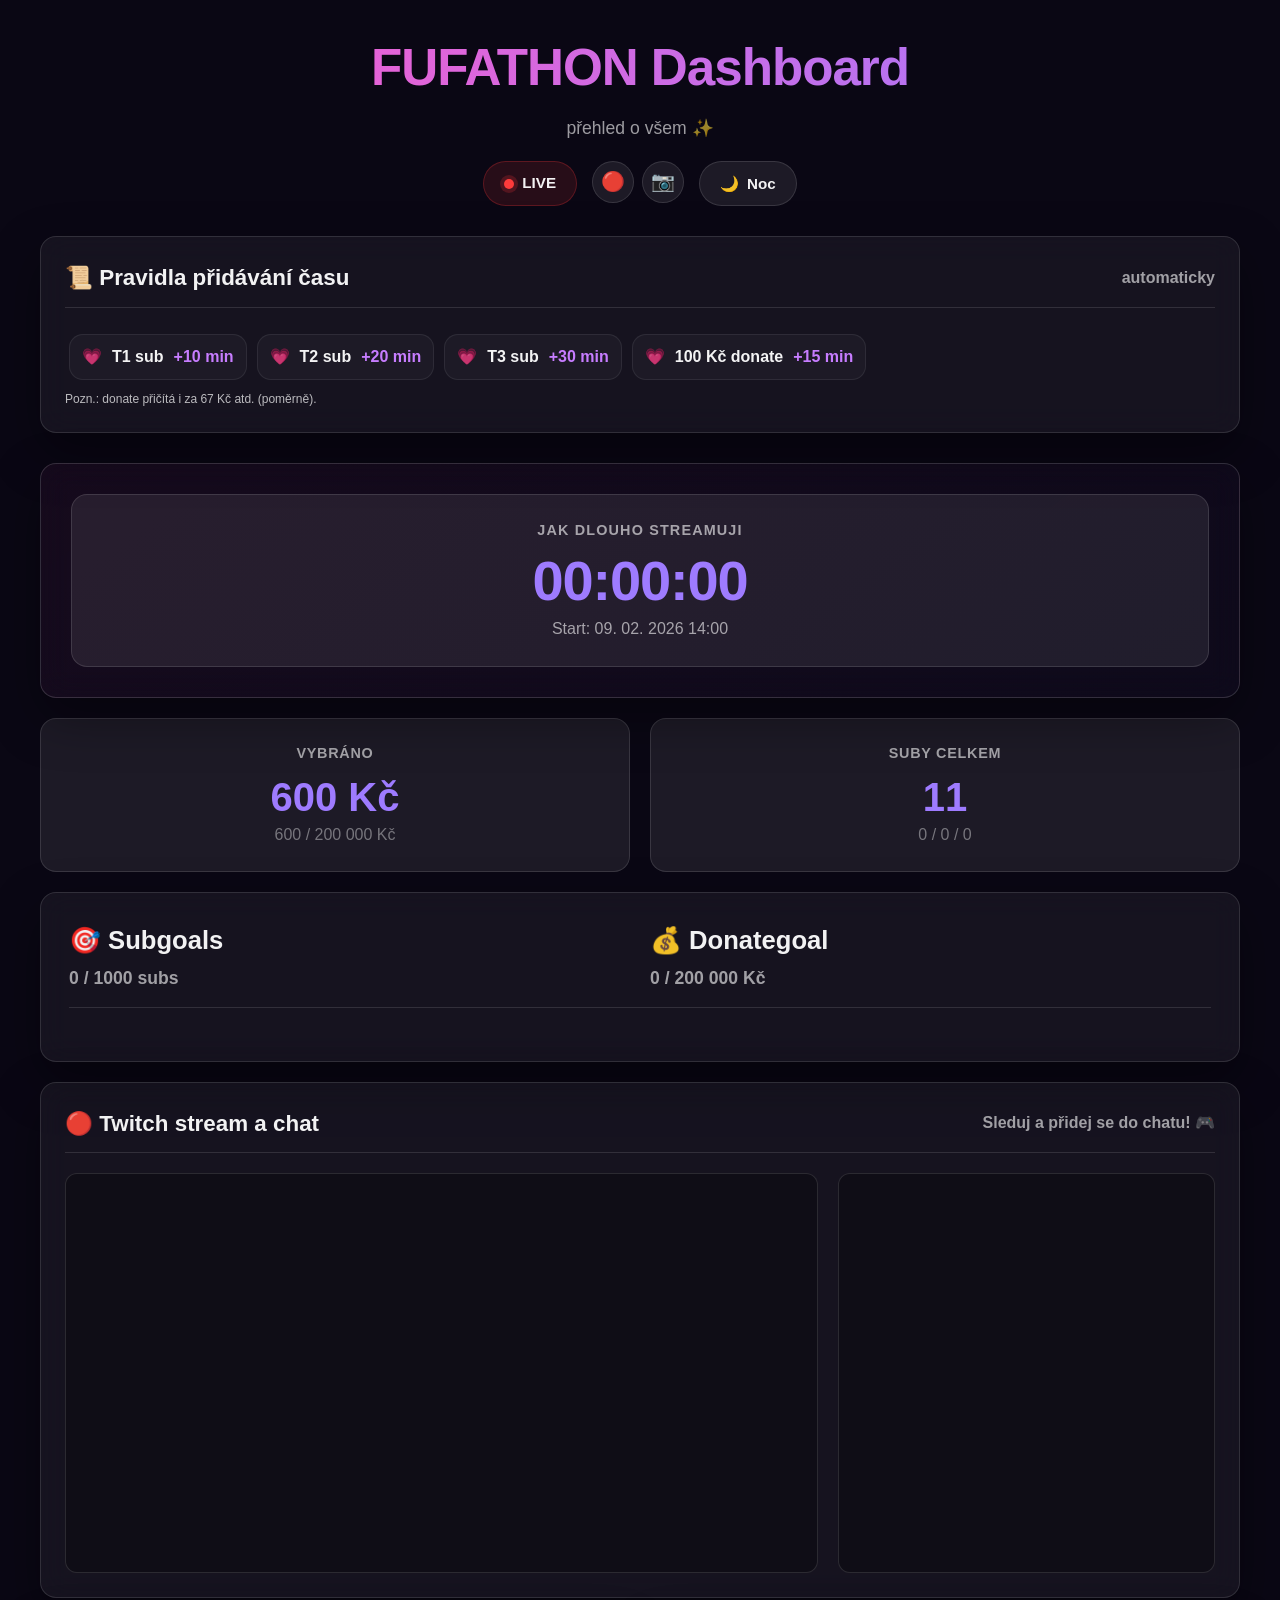
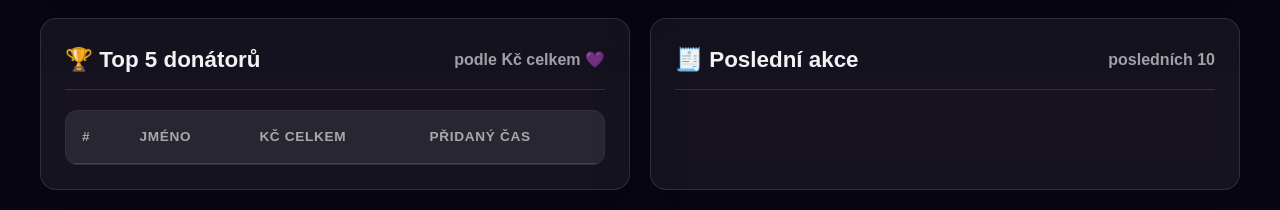
==== index.html @ 6df383de "Update index.html" ====
<!doctype html>
<html lang="cs">
<head>
  <meta charset="utf-8" />
  <meta name="viewport" content="width=device-width,initial-scale=1" />
  <title>FUFATHON Dashboard</title>
  <link rel="stylesheet" href="./style.css" />
  <script src="https://cdn.socket.io/4.5.0/socket.io.min.js"></script>
</head>

<body>
  <div class="bgGlow" aria-hidden="true"></div>

  <main class="container">
    
    <!-- HLAVNÍ HEADER -->
    <header class="header">
      <h1>FUFATHON Dashboard</h1>
      <div class="subtitle">přehled o všem ✨</div>
      
           <div class="header-controls">
        <div class="status-pill">
          <span class="live-dot"></span>
          <span class="status-text">LIVE</span>
        </div>
        
        <!-- SOCIÁLNÍ IKONKY -->
        <div class="social-icons">
          <a href="https://www.twitch.tv/fufinkaa" target="_blank" class="social-link" aria-label="Twitch">
            <span class="social-icon">🔴</span>
          </a>
          <a href="https://www.instagram.com/fufinka.a" target="_blank" class="social-link" aria-label="Instagram">
            <span class="social-icon">📷</span>
          </a>
        </div>
        
        <button class="theme-btn" id="themeBtn" type="button" aria-label="Přepnout den/noc">
          <span class="theme-icon" id="themeIcon">🌙</span>
          <span class="theme-text" id="themeText">Noc</span>
        </button>
      </div>
    </header>

    
<section class="card rules-card" id="rules">
  <div class="card-header">
    <h2 class="card-title">📜 Pravidla přidávání času</h2>
    <div class="card-subtitle">automaticky</div>
  </div>
  <div class="rules-list">
    <div class="rule-pill"><span class="rule-emoji">💗</span><span class="rule-title">T1 sub</span><span class="rule-plus">+10 min</span></div>
    <div class="rule-pill"><span class="rule-emoji">💗</span><span class="rule-title">T2 sub</span><span class="rule-plus">+20 min</span></div>
    <div class="rule-pill"><span class="rule-emoji">💗</span><span class="rule-title">T3 sub</span><span class="rule-plus">+30 min</span></div>
    <div class="rule-pill"><span class="rule-emoji">💗</span><span class="rule-title">100 Kč donate</span><span class="rule-plus">+15 min</span></div>
  </div>
  <div class="rules-note">Pozn.: donate přičítá i za 67 Kč atd. (poměrně).</div>
</section>


    <!-- TIMER SECTION - DVOJICE -->
    <section class="card timer-card">
      <div class="timer-grid single">
        <!-- DO KONCE ZBÝVÁ -->
        <div class="timer-box is-hidden">
          <div class="timer-label">DO KONCE ZBÝVÁ</div>
          <div class="timer-display" id="timeLeft">00:00:00</div>
          <div class="timer-info" id="endsAtText">Konec: 28. 01. 2026 16:48</div>
        </div>
        
        <!-- JAK DLOUHO STREAMUJI -->
        <div class="timer-box">
          <div class="timer-label">JAK DLOUHO STREAMUJI</div>
          <div class="timer-display violet" id="timeRunning">00:00:00</div>
          <div class="timer-info" id="startedAtText">Start: 09. 02. 2026 14:00</div>
        </div>
      </div>
    </section>

    <!-- STATISTIKY VEDLE SEBE -->
    <div class="stats-grid">
      <div class="stat-card">
        <div class="stat-label">VYBRÁNO</div>
        <div class="stat-value" id="money">600 Kč</div>
        <div class="stat-sub" id="moneySmall">600 / 200 000 Kč</div>
      </div>
      
      <div class="stat-card">
        <div class="stat-label">Suby celkem</div>
        <div class="stat-value" id="subsTotal">11</div>
        <div class="stat-sub" id="subsBreak">0 / 0 / 0</div>
      </div>
    </div>

    <!-- PROGRESS BAR - POUZE ČAS -->
    <div class="progress-single is-hidden">
      <div class="progress-card">
        <div class="progress-bar">
          <div class="progress-fill" id="timeProgress" style="width: 100%"></div>
        </div>
        <div class="progress-percent" id="timePct">100%</div>
      </div>
    </div>

    <!-- GOALS SECTION - DVOJICE JAKO TABULKA -->
    <section class="card goals-card">
      <div class="goals-header">
        <div class="goals-title">
          <h2>🎯 Subgoals</h2>
          <div class="goals-subtitle" id="subGoalHeader">0 / 1000 subs</div>
        </div>
        <div class="goals-title">
          <h2>💰 Donategoal</h2>
          <div class="goals-subtitle" id="goalHeader">0 / 200 000 Kč</div>
        </div>
      </div>
      
      <div class="goals-grid">
        <!-- LEVÝ SLOUPEC - SUBGOALS -->
        <div class="goals-column">
          <div class="goals-list" id="subGoalList">
  <table class="goals-table">
    <tbody id="subGoalTableBody"></tbody>
  </table>
</div>
        </div>
        
        <!-- PRAVÝ SLOUPEC - DONATEGOALS -->
        <div class="goals-column">
          <div class="goals-list" id="goalList">
  <table class="goals-table">
    <tbody id="goalTableBody"></tbody>
  </table>
</div>
        </div>
      </div>
    </section>

    <!-- PRAVIDLA PŘIDÁVÁNÍ ČASU -->
<!-- TWITCH STREAM A CHAT - SAMOSTATNÝ ŘÁDEK (2 SLOUPCE) -->
    <section class="card twitch-card">
      <div class="card-header">
        <h2 class="card-title">🔴 Twitch stream a chat</h2>
        <div class="card-subtitle">Sleduj a přidej se do chatu! 🎮</div>
      </div>
      <div class="twitch-container">
        <div class="twitch-stream">
          <iframe
            src="https://player.twitch.tv/?channel=fufinkaa&parent=fufinkaa.github.io"
            frameborder="0"
            allowfullscreen="true"
            scrolling="no"
            allow="autoplay; fullscreen"
            title="Živý stream Fufinka">
          </iframe>
        </div>
        <div class="twitch-chat">
          <iframe
            src="https://www.twitch.tv/embed/fufinkaa/chat?parent=fufinkaa.github.io&darkpopout"
            frameborder="0"
            scrolling="yes"
            allow="autoplay"
            title="Chat Fufinka">
          </iframe>
        </div>
      </div>
    </section>

    <!-- TOP 5 DONÁTORŮ A POSLEDNÍ AKCE - 2 SLOUPCE -->
    <div class="bottom-grid">
      <!-- TOP 5 DONÁTORŮ -->
      <section class="card">
        <div class="card-header">
          <h2 class="card-title">🏆 Top 5 donátorů</h2>
          <div class="card-subtitle">podle Kč celkem 💜</div>
        </div>
        <div class="donors-table">
          <table>
            <thead>
              <tr>
                <th>#</th>
                <th>Jméno</th>
                <th>Kč celkem</th>
                <th>Přidaný čas</th>
              </tr>
            </thead>
            <tbody id="topTableBody">
              <!-- Naplní JS -->
            </tbody>
          </table>
        </div>
      </section>

      <!-- POSLEDNÍ AKCE -->
      <section class="card">
        <div class="card-header">
          <h2 class="card-title">🧾 Poslední akce</h2>
          <div class="card-subtitle">posledních 10</div>
        </div>
        <div class="activity-list" id="feed">
          <!-- Naplní JS -->
        </div>
      </section>
    </div>

  </main>

  <script src="./script.js" defer></script>
</body>
</html>
---- style.css ----
:root {
  --bg-main: #0a0714;
  --bg-card: rgba(255, 255, 255, 0.05);
  --bg-card-light: rgba(255, 255, 255, 0.08);
  --border: rgba(255, 255, 255, 0.12);
  --text: rgba(255, 255, 255, 0.95);
  --text-muted: rgba(255, 255, 255, 0.6);
  --text-soft: rgba(255, 255, 255, 0.4);
  
  --accent-pink: #ff5ac8;
  --accent-violet: #9e7bff;
  --accent-cyan: #6ee7ff;
  
  --radius: 16px;
  --radius-sm: 12px;
  
  --shadow: 0 20px 50px rgba(0, 0, 0, 0.35);
  --shadow-light: 0 10px 30px rgba(0, 0, 0, 0.2);
}

/* Light mode */
[data-theme="light"] {
  --bg-main: #f8f7ff;
  --bg-card: rgba(255, 255, 255, 0.85);
  --bg-card-light: rgba(255, 255, 255, 0.9);
  --border: rgba(0, 0, 0, 0.1);
  --text: rgba(25, 15, 38, 0.95);
  --text-muted: rgba(25, 15, 38, 0.6);
  --text-soft: rgba(25, 15, 38, 0.4);
  
  --accent-pink: #ff2fa9;
  --accent-violet: #7a5cff;
  --accent-cyan: #00c6e6;
}

* {
  box-sizing: border-box;
  margin: 0;
  padding: 0;
}

html, body {
  height: 100%;
}

body {
  font-family: -apple-system, BlinkMacSystemFont, 'Segoe UI', Roboto, Oxygen, Ubuntu, sans-serif;
  background: var(--bg-main);
  color: var(--text);
  line-height: 1.5;
  padding: 20px;
  overflow-x: hidden;
}

.bgGlow {
  position: fixed;
  top: -50%;
  left: -50%;
  right: -50%;
  bottom: -50%;
  background: 
    radial-gradient(700px 700px at 10% 10%, rgba(255, 90, 200, 0.1), transparent 50%),
    radial-gradient(600px 600px at 90% 30%, rgba(158, 123, 255, 0.1), transparent 50%);
  filter: blur(60px);
  z-index: -1;
  opacity: 0.6;
}

.container {
  max-width: 1200px;
  margin: 0 auto;
}

/* HEADER */
.header {
  text-align: center;
  margin-bottom: 30px;
  padding-top: 10px;
}

.header h1 {
  font-size: 3.2rem;
  font-weight: 900;
  background: linear-gradient(90deg, var(--accent-pink), var(--accent-violet));
  -webkit-background-clip: text;
  -webkit-text-fill-color: transparent;
  background-clip: text;
  margin-bottom: 8px;
  letter-spacing: -0.02em;
}

.subtitle {
  font-size: 1.1rem;
  color: var(--text-muted);
  font-weight: 500;
  margin-bottom: 20px;
}

.header-controls {
  display: flex;
  justify-content: center;
  gap: 15px;
  margin-top: 15px;
}

/* KARTY */
.card {
  background: var(--bg-card);
  backdrop-filter: blur(15px);
  border: 1px solid var(--border);
  border-radius: var(--radius);
  box-shadow: var(--shadow);
  padding: 24px;
  margin-bottom: 20px;
}

/* TIMER */
.timer-card {
  padding: 30px;
  background: linear-gradient(145deg, rgba(255, 90, 200, 0.05), rgba(158, 123, 255, 0.03));
  border: 1px solid rgba(255, 255, 255, 0.15);
}

.timer-grid {
  display: grid;
  grid-template-columns: 1fr 1fr;
  gap: 30px;
}

.timer-box {
  text-align: center;
  padding: 25px 20px;
  background: var(--bg-card-light);
  border-radius: var(--radius);
  border: 1px solid var(--border);
}

.timer-label {
  font-size: 0.9rem;
  color: var(--text-muted);
  text-transform: uppercase;
  letter-spacing: 0.08em;
  font-weight: 700;
  margin-bottom: 12px;
}

.timer-display {
  font-size: 3.5rem;
  font-weight: 900;
  line-height: 1;
  margin-bottom: 8px;
  letter-spacing: -0.02em;
  color: var(--text);
}

.timer-display.violet {
  color: var(--accent-violet);
}

.timer-info {
  font-size: 1rem;
  color: var(--text-muted);
  font-weight: 500;
}

/* STATUS PILL */
.status-pill {
  display: inline-flex;
  align-items: center;
  gap: 8px;
  padding: 10px 20px;
  background: rgba(255, 59, 59, 0.12);
  border: 1px solid rgba(255, 59, 59, 0.25);
  border-radius: 50px;
  font-weight: 700;
  font-size: 0.95rem;
}

.live-dot {
  width: 10px;
  height: 10px;
  background: #ff3b3b;
  border-radius: 50%;
  box-shadow: 0 0 0 4px rgba(255, 59, 59, 0.2);
  animation: pulse 2s infinite;
}

@keyframes pulse {
  0% { box-shadow: 0 0 0 0 rgba(255, 59, 59, 0.4); }
  70% { box-shadow: 0 0 0 8px rgba(255, 59, 59, 0); }
  100% { box-shadow: 0 0 0 0 rgba(255, 59, 59, 0); }
}

.theme-btn {
  display: flex;
  align-items: center;
  gap: 8px;
  padding: 10px 20px;
  background: var(--bg-card-light);
  border: 1px solid var(--border);
  border-radius: 50px;
  color: var(--text);
  font-weight: 700;
  font-size: 0.95rem;
  cursor: pointer;
  transition: all 0.2s;
}

.theme-btn:hover {
  background: var(--bg-card);
  transform: translateY(-1px);
}

/* STATISTIKY */
.stats-grid {
  display: grid;
  grid-template-columns: 1fr 1fr;
  gap: 20px;
  margin-bottom: 20px;
}

.stat-card {
  background: var(--bg-card-light);
  border: 1px solid var(--border);
  border-radius: var(--radius);
  padding: 24px;
  text-align: center;
}

.stat-label {
  font-size: 0.9rem;
  color: var(--text-muted);
  margin-bottom: 12px;
  font-weight: 700;
  text-transform: uppercase;
  letter-spacing: 0.05em;
}

.stat-value {
  font-size: 2.5rem;
  font-weight: 900;
  line-height: 1;
  margin-bottom: 6px;
  color: var(--accent-violet);
}

.stat-sub {
  font-size: 1rem;
  color: var(--text-soft);
  font-weight: 500;
}

/* PROGRESS - POUZE JEDEN PRO ČAS */
.progress-single {
  margin-bottom: 30px;
}

.progress-card {
  background: var(--bg-card);
  border: 1px solid var(--border);
  border-radius: var(--radius);
  padding: 25px;
  display: flex;
  flex-direction: column;
  align-items: center;
  justify-content: center;
  gap: 15px;
}

.progress-bar {
  height: 14px;
  width: 100%;
  background: var(--bg-card-light);
  border-radius: 7px;
  overflow: hidden;
}

.progress-fill {
  height: 100%;
  border-radius: 7px;
  background: linear-gradient(90deg, var(--accent-pink), var(--accent-violet));
  transition: width 0.5s cubic-bezier(0.34, 1.56, 0.64, 1);
}

.progress-percent {
  font-size: 1.5rem;
  font-weight: 900;
  color: var(--accent-violet);
  text-align: center;
}

/* GOALS TABLE - SE SCROLLOVÁNÍM */
.goals-card {
  padding: 28px;
}

.goals-header {
  display: grid;
  grid-template-columns: 1fr 1fr;
  gap: 20px;
  margin-bottom: 25px;
  padding-bottom: 15px;
  border-bottom: 1px solid var(--border);
}

.goals-title h2 {
  font-size: 1.6rem;
  font-weight: 800;
  margin-bottom: 6px;
  color: var(--text);
}

.goals-subtitle {
  font-size: 1.1rem;
  color: var(--text-muted);
  font-weight: 600;
}

.goals-grid {
  display: grid;
  grid-template-columns: 1fr 1fr;
  gap: 30px;
  max-height: 400px;
  overflow: hidden;
}

.goals-column {
  display: flex;
  flex-direction: column;
  gap: 8px;
  max-height: 380px;
  overflow-y: auto;
  padding-right: 8px;
}

.goals-list {
  display: flex;
  flex-direction: column;
  gap: 8px;
}

.goal-row {
  display: flex;
  align-items: center;
  justify-content: space-between;
  padding: 14px 16px;
  background: var(--bg-card-light);
  border-radius: var(--radius-sm);
  border: 1px solid var(--border);
  transition: all 0.2s;
  min-height: 56px;
}

.goal-row:hover {
  transform: translateX(4px);
  border-color: var(--accent-pink);
}

.goal-tr.done {
  background: linear-gradient(90deg, rgba(110, 231, 255, 0.1), var(--bg-card-light));
  border-color: rgba(110, 231, 255, 0.3);
  opacity: 0.8;
}

.goal-tr.done .goal-name {
  text-decoration: line-through;
  opacity: 0.7;
}

.goal-tr.done .goal-check {
  color: var(--accent-cyan);
}

.goal-name {
  font-weight: 700;
  font-size: 0.95rem;
  color: var(--text);
  display: flex;
  align-items: center;
  gap: 10px;
  flex: 1;
  min-width: 0;
}

.goal-name-text {
  white-space: nowrap;
  overflow: hidden;
  text-overflow: ellipsis;
}

.goal-check {
  font-size: 1.1rem;
  min-width: 20px;
}

.goal-amount {
  font-weight: 800;
  font-size: 0.95rem;
  color: var(--accent-violet);
  white-space: nowrap;
  margin-left: 10px;
}

/* Scrollbar styling */
.goals-column::-webkit-scrollbar {
  width: 6px;
}

.goals-column::-webkit-scrollbar-track {
  background: var(--bg-card);
  border-radius: 3px;
}

.goals-column::-webkit-scrollbar-thumb {
  background: var(--accent-pink);
  border-radius: 3px;
}

.goals-column::-webkit-scrollbar-thumb:hover {
  background: var(--accent-violet);
}

/* RULES */
.rules-card {
  margin-bottom: 30px;
}

.card-header {
  display: flex;
  justify-content: space-between;
  align-items: center;
  margin-bottom: 20px;
  padding-bottom: 12px;
  border-bottom: 1px solid var(--border);
}

.card-title {
  font-size: 1.4rem;
  font-weight: 800;
  color: var(--text);
  display: flex;
  align-items: center;
  gap: 8px;
}

.card-subtitle {
  font-size: 1rem;
  color: var(--text-muted);
  font-weight: 600;
}

.rules-list {
  display: grid;
  grid-template-columns: repeat(auto-fit, minmax(200px, 1fr));
  gap: 16px;
  margin-top: 10px;
}

.rule {
  display: flex;
  justify-content: space-between;
  align-items: center;
  padding: 18px;
  background: var(--bg-card-light);
  border-radius: var(--radius-sm);
  border: 1px solid var(--border);
}

.rule-name {
  font-weight: 700;
  font-size: 1rem;
  color: var(--text);
  display: flex;
  align-items: center;
  gap: 8px;
}

.rule-value {
  font-weight: 900;
  font-size: 1.2rem;
  color: var(--accent-pink);
}

.note-text {
  font-size: 0.85rem;
  color: var(--text-soft);
  font-style: italic;
  text-align: center;
  padding-top: 16px;
  margin-top: 16px;
  border-top: 1px solid var(--border);
}

/* TWITCH STREAM A CHAT - SAMOSTATNÝ ŘÁDEK */
.twitch-card {
  padding: 24px;
}

.twitch-container {
  display: grid;
  grid-template-columns: 2fr 1fr;
  gap: 20px;
  margin-top: 15px;
}

.twitch-stream,
.twitch-chat {
  border-radius: var(--radius-sm);
  border: 1px solid var(--border);
  background: rgba(0, 0, 0, 0.3);
  overflow: hidden;
  height: 400px;
}

.twitch-stream iframe,
.twitch-chat iframe {
  width: 100%;
  height: 100%;
  display: block;
  border: none;
}

/* BOTTOM GRID - TOP 5 A POSLEDNÍ AKCE */
.bottom-grid {
  display: grid;
  grid-template-columns: 1fr 1fr;
  gap: 20px;
  margin-bottom: 30px;
}

/* DONORS TABLE */
.donors-table {
  overflow: hidden;
  border-radius: var(--radius-sm);
  border: 1px solid var(--border);
}

.donors-table table {
  width: 100%;
  border-collapse: collapse;
}

.donors-table th {
  text-align: left;
  padding: 16px;
  background: var(--bg-card-light);
  border-bottom: 1px solid var(--border);
  font-weight: 800;
  font-size: 0.85rem;
  color: var(--text-muted);
  text-transform: uppercase;
  letter-spacing: 0.05em;
}

.donors-table td {
  padding: 14px 16px;
  border-bottom: 1px solid var(--border);
  font-weight: 600;
  font-size: 0.95rem;
}

.donors-table tr:last-child td {
  border-bottom: none;
}

.donors-table tr:hover td {
  background: rgba(255, 255, 255, 0.03);
}

[data-theme="light"] .donors-table tr:hover td {
  background: rgba(0, 0, 0, 0.03);
}

/* ACTIVITY LIST - také se scrollováním */
.activity-list {
  display: flex;
  flex-direction: column;
  gap: 10px;
  max-height: 350px;
  overflow-y: auto;
  padding-right: 8px;
}

.activity-item {
  display: flex;
  align-items: center;
  gap: 12px;
  padding: 14px;
  background: var(--bg-card-light);
  border-radius: var(--radius-sm);
  border: 1px solid var(--border);
}

.activity-time {
  font-size: 0.85rem;
  color: var(--text-muted);
  font-weight: 700;
  min-width: 55px;
}

.activity-text {
  flex: 1;
  font-weight: 600;
  font-size: 0.95rem;
}

.activity-amount {
  font-weight: 800;
  color: var(--accent-cyan);
  white-space: nowrap;
  font-size: 0.9rem;
}

/* Scrollbar styling pro activity */
.activity-list::-webkit-scrollbar {
  width: 6px;
}

.activity-list::-webkit-scrollbar-track {
  background: var(--bg-card);
  border-radius: 3px;
}

.activity-list::-webkit-scrollbar-thumb {
  background: var(--accent-cyan);
  border-radius: 3px;
}
/* SOCIÁLNÍ IKONKY */
.social-icons {
  display: flex;
  gap: 8px;
}

.social-link {
  display: flex;
  align-items: center;
  justify-content: center;
  width: 42px;
  height: 42px;
  background: var(--bg-card-light);
  border: 1px solid var(--border);
  border-radius: 50%;
  color: var(--text);
  text-decoration: none;
  transition: all 0.2s;
}

.social-link:hover {
  background: var(--bg-card);
  transform: translateY(-2px);
  border-color: var(--accent-pink);
}

.social-icon {
  font-size: 1.2rem;
  display: flex;
  align-items: center;
  justify-content: center;
}

/* RESPONSIVE - upravit pro mobily */
@media (max-width: 768px) {
  .header-controls {
    flex-wrap: wrap;
    justify-content: center;
    gap: 10px;
  }
  
  .social-icons {
    order: 3;
    width: 100%;
    justify-content: center;
    margin-top: 10px;
  }
}
/* RESPONSIVE */
@media (max-width: 768px) {
  body {
    padding: 12px;
  }
  
  .header h1 {
    font-size: 2.5rem;
  }
  
  .timer-grid,
  .stats-grid,
  .goals-header,
  .goals-table,
  .twitch-container,
  .bottom-grid {
    grid-template-columns: 1fr;
  }
  
  .timer-display {
    font-size: 2.8rem;
  }
  
  .stat-value {
    font-size: 2rem;
  }
  
  .card {
    padding: 20px;
  }
  
  .rules-list {
    grid-template-columns: 1fr;
  }
  
  .twitch-stream,
  .twitch-chat {
    height: 250px;
  }
  
  .goals-grid {    gap: 20px;
  }
}

@media (max-width: 480px) {
  .header-controls {
    flex-direction: column;
    align-items: center;
  }
  
  .timer-display {
    font-size: 2.3rem;
  }
  
  .progress-card {
    padding: 20px;
  }
}


/* --- Small tweaks requested (rules pill, single timer) --- */
.is-hidden { display: none !important; }

.rules-pill {
  cursor: default;
  user-select: none;

  display: flex;
  align-items: center;
  justify-content: center;
  gap: 10px;
  width: 100%;
  margin: 14px 0 18px;
  padding: 14px 16px;
  border-radius: 999px;
  border: 1px solid var(--border);
  background: var(--bg-card);
  color: var(--text);
  text-decoration: none;
  font-weight: 800;
  letter-spacing: 0.02em;
  box-shadow: var(--shadow-light);
}

.rules-pill:hover {
  transform: translateY(-1px);
  border-color: rgba(255, 90, 200, 0.35);
}

.timer-grid.single {
  grid-template-columns: 1fr;
}


/* ===== Rules (one section) ===== */
.rules-card { margin-top: 14px; }
.rules-list { display:flex; flex-wrap:wrap; gap:10px; padding: 6px 4px 0; }
.rule-pill{
  display:flex; align-items:center; gap:10px;
  padding: 10px 12px; border-radius: 14px;
  border: 1px solid rgba(255,255,255,.08);
  background: rgba(255,255,255,.03);
}
.rule-emoji{ opacity:.9; }
.rule-title{ font-weight:600; }
.rule-plus{ margin-left:auto; color: var(--accent, #c77dff); font-weight:700; }
.rules-note{ margin-top:10px; opacity:.75; font-size:12px; }


/* ===== Goals tables (TABLE only) ===== */
tabletable.goals-table tr{
  background: rgba(255,255,255,.03);
  border: 1px solid rgba(255,255,255,.08);
}
table.goals-table td{
  padding: 10px 12px;
  vertical-align: middle;
}
.goal-check{
  width:34px;
  text-align:center;
  font-size:14px;
  opacity:.9;
}
.goal-tr.done{
  opacity: .85;
}
.goal-tr.done .goal-name{
  text-decoration: line-through;
  opacity:.9;
}
.goal-threshold{
  text-align:right;
  font-weight:700;
  color: var(--accent, #c77dff);
  white-space:nowrap;
}
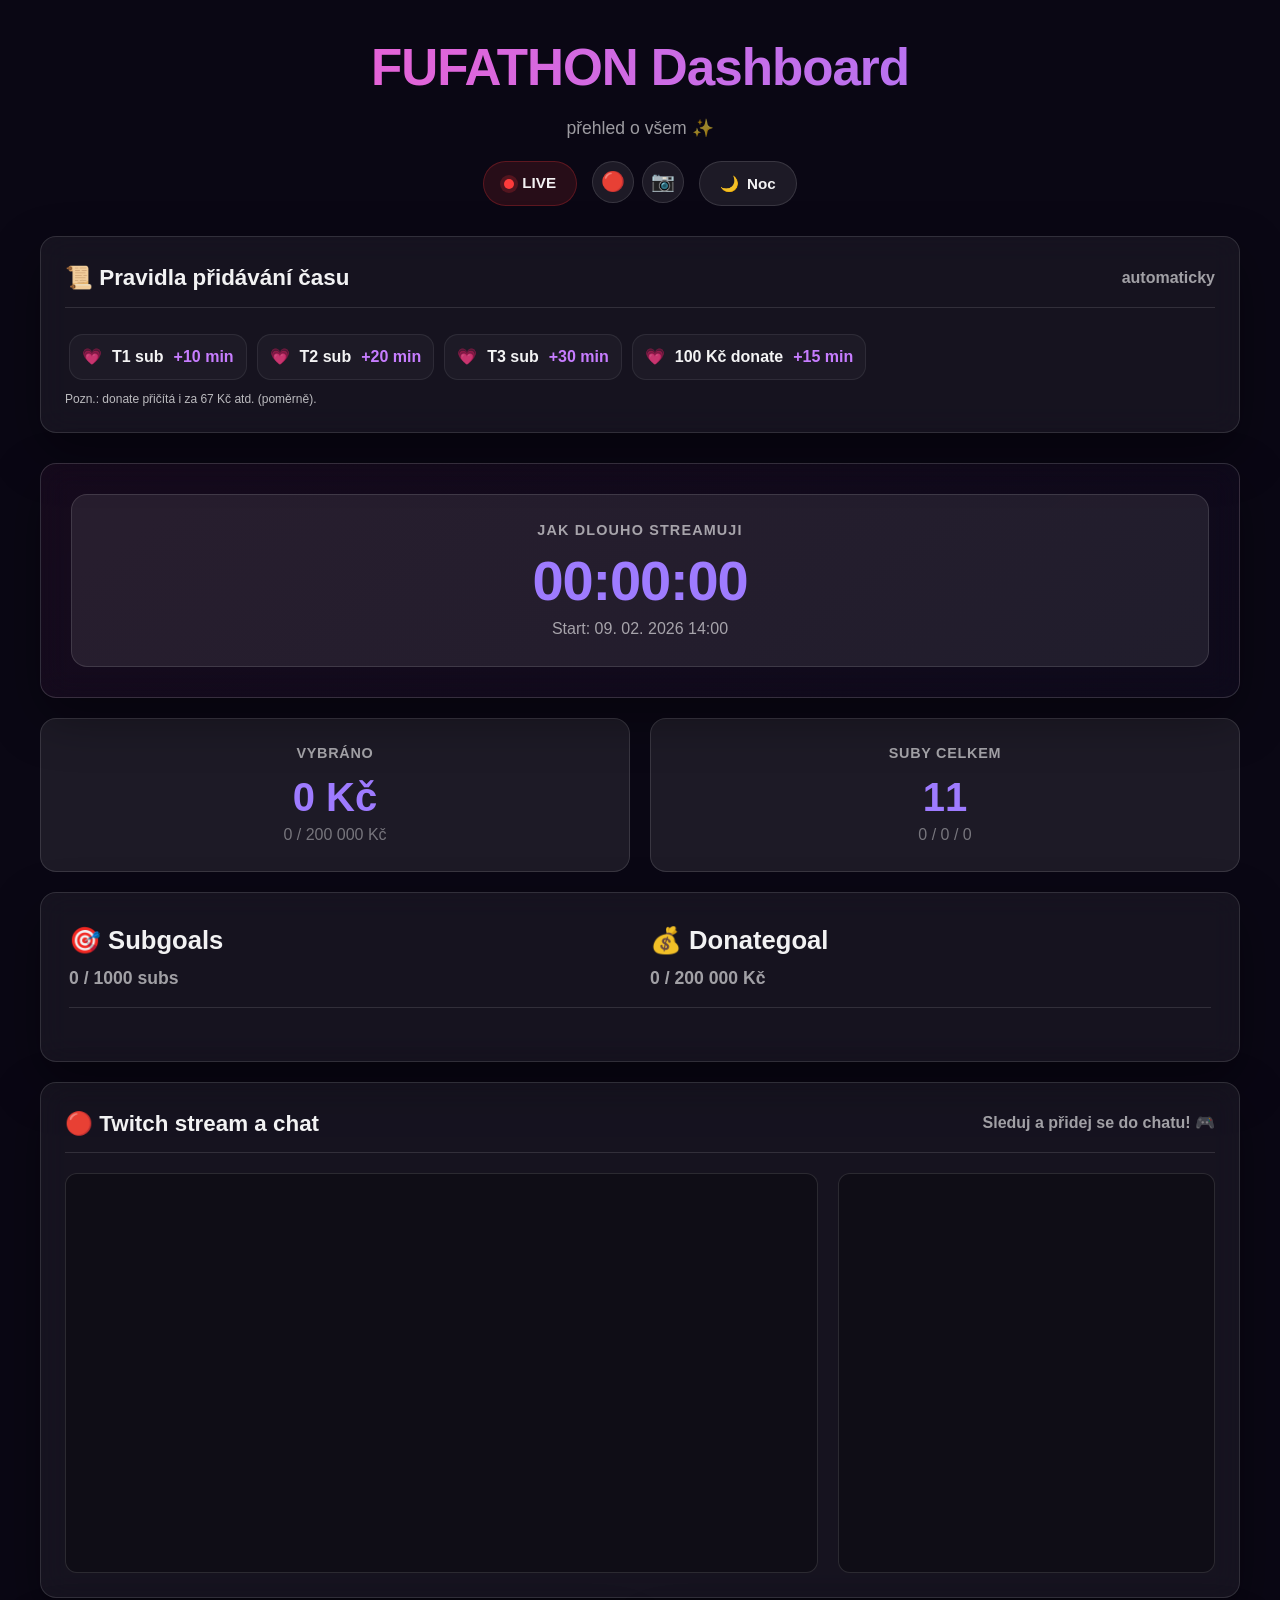
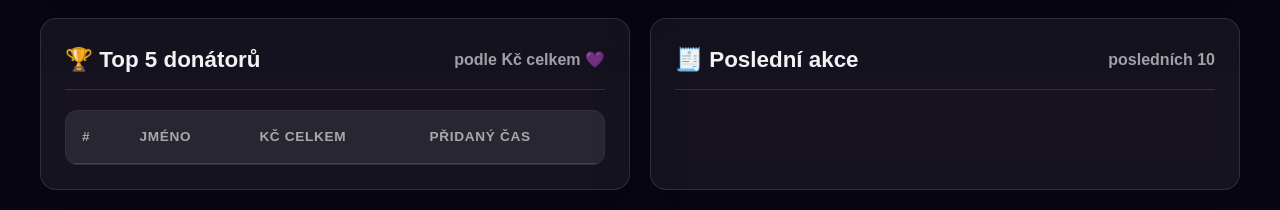
==== commit ea24f937: "Update index.html" ====
--- a/index.html
+++ b/index.html
@@ -80,8 +80,8 @@
     <div class="stats-grid">
       <div class="stat-card">
         <div class="stat-label">VYBRÁNO</div>
-        <div class="stat-value" id="money">600 Kč</div>
-        <div class="stat-sub" id="moneySmall">600 / 200 000 Kč</div>
+        <div class="stat-value" id="money">0 Kč</div>
+        <div class="stat-sub" id="moneySmall">0 / 200 000 Kč</div>
       </div>
       
       <div class="stat-card">
@@ -101,39 +101,39 @@
       </div>
     </div>
 
-    <!-- GOALS SECTION - DVOJICE JAKO TABULKA -->
-    <section class="card goals-card">
-      <div class="goals-header">
-        <div class="goals-title">
-          <h2>🎯 Subgoals</h2>
-          <div class="goals-subtitle" id="subGoalHeader">0 / 1000 subs</div>
-        </div>
-        <div class="goals-title">
-          <h2>💰 Donategoal</h2>
-          <div class="goals-subtitle" id="goalHeader">0 / 200 000 Kč</div>
-        </div>
-      </div>
-      
-      <div class="goals-grid">
-        <!-- LEVÝ SLOUPEC - SUBGOALS -->
-        <div class="goals-column">
-          <div class="goals-list" id="subGoalList">
-  <table class="goals-table">
-    <tbody id="subGoalTableBody"></tbody>
-  </table>
-</div>
-        </div>
-        
-        <!-- PRAVÝ SLOUPEC - DONATEGOALS -->
-        <div class="goals-column">
-          <div class="goals-list" id="goalList">
-  <table class="goals-table">
-    <tbody id="goalTableBody"></tbody>
-  </table>
-</div>
-        </div>
-      </div>
-    </section>
+<!-- GOALS SECTION - DVOJICE JAKO TABULKA -->
+<section class="card goals-card">
+  <div class="goals-header">
+    <div class="goals-title">
+      <h2>🎯 Subgoals</h2>
+      <div class="goals-subtitle" id="subGoalHeader">0 / 1000 subs</div>
+    </div>
+    <div class="goals-title">
+      <h2>💰 Donategoal</h2>
+      <div class="goals-subtitle" id="goalHeader">0 / 200 000 Kč</div>
+    </div>
+  </div>
+  
+  <div class="goals-grid">
+    <!-- LEVÝ SLOUPEC - SUBGOALS -->
+    <div class="goals-column">
+      <div class="goals-list" id="subGoalList">
+        <table class="goals-table">
+          <tbody id="subGoalTableBody"></tbody>
+        </table>
+      </div>
+    </div>
+    
+    <!-- PRAVÝ SLOUPEC - DONATEGOALS -->
+    <div class="goals-column">
+      <div class="goals-list" id="goalList">
+        <table class="goals-table">
+          <tbody id="goalTableBody"></tbody>
+        </table>
+      </div>
+    </div>
+  </div>
+</section>
 
     <!-- PRAVIDLA PŘIDÁVÁNÍ ČASU -->
 <!-- TWITCH STREAM A CHAT - SAMOSTATNÝ ŘÁDEK (2 SLOUPCE) -->
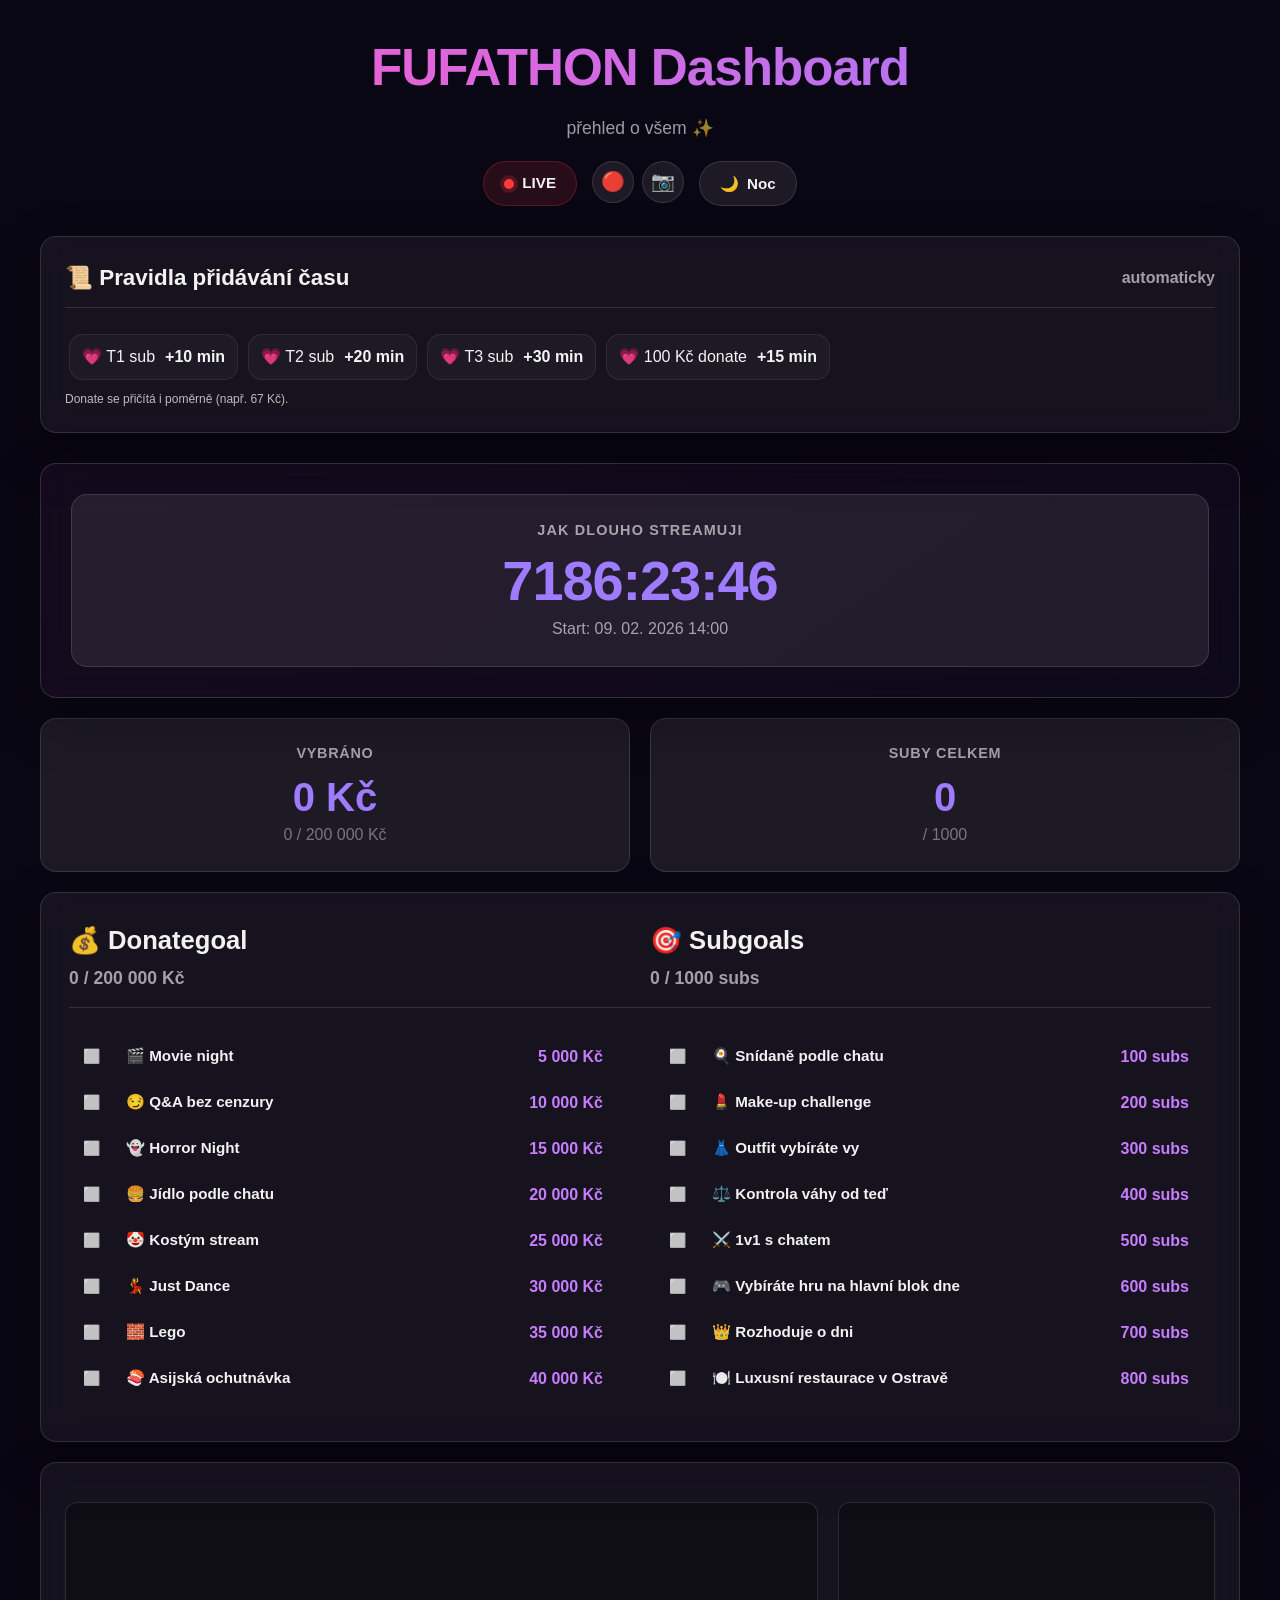
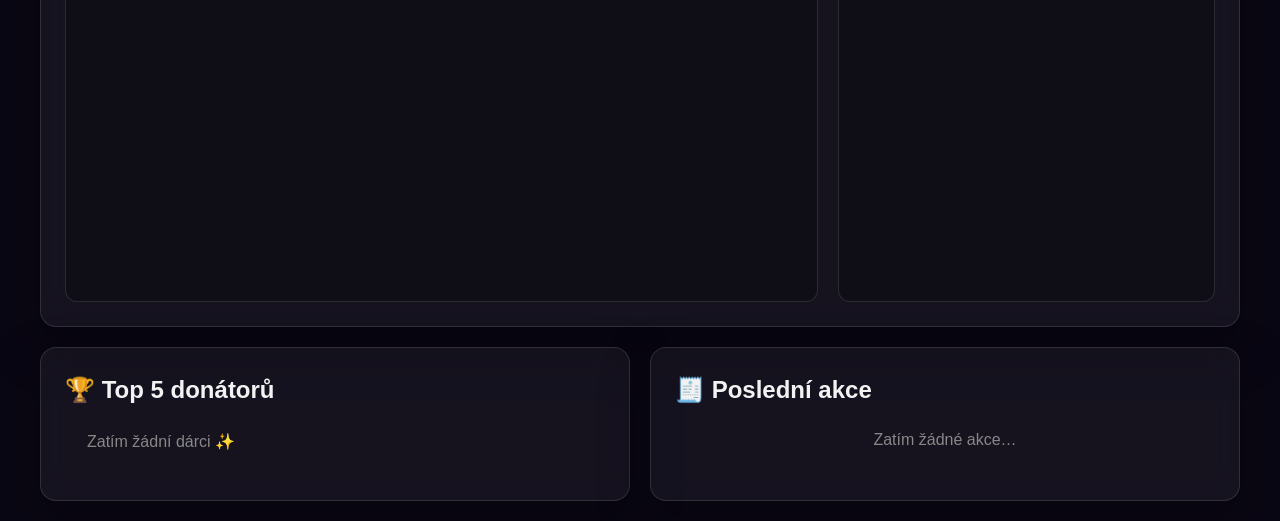
==== commit 553162f1: "Update index.html" ====
--- a/index.html
+++ b/index.html
@@ -5,205 +5,145 @@
   <meta name="viewport" content="width=device-width,initial-scale=1" />
   <title>FUFATHON Dashboard</title>
   <link rel="stylesheet" href="./style.css" />
-  <script src="https://cdn.socket.io/4.5.0/socket.io.min.js"></script>
 </head>
 
 <body>
   <div class="bgGlow" aria-hidden="true"></div>
 
   <main class="container">
-    
+
     <!-- HLAVNÍ HEADER -->
     <header class="header">
       <h1>FUFATHON Dashboard</h1>
       <div class="subtitle">přehled o všem ✨</div>
-      
-           <div class="header-controls">
+
+      <div class="header-controls">
         <div class="status-pill">
           <span class="live-dot"></span>
           <span class="status-text">LIVE</span>
         </div>
-        
-        <!-- SOCIÁLNÍ IKONKY -->
+
         <div class="social-icons">
-          <a href="https://www.twitch.tv/fufinkaa" target="_blank" class="social-link" aria-label="Twitch">
+          <a href="https://www.twitch.tv/fufinkaa" target="_blank" class="social-link">
             <span class="social-icon">🔴</span>
           </a>
-          <a href="https://www.instagram.com/fufinka.a" target="_blank" class="social-link" aria-label="Instagram">
+          <a href="https://www.instagram.com/fufinka.a" target="_blank" class="social-link">
             <span class="social-icon">📷</span>
           </a>
         </div>
-        
-        <button class="theme-btn" id="themeBtn" type="button" aria-label="Přepnout den/noc">
+
+        <button class="theme-btn" id="themeBtn" type="button">
           <span class="theme-icon" id="themeIcon">🌙</span>
           <span class="theme-text" id="themeText">Noc</span>
         </button>
       </div>
     </header>
 
-    
-<section class="card rules-card" id="rules">
-  <div class="card-header">
-    <h2 class="card-title">📜 Pravidla přidávání času</h2>
-    <div class="card-subtitle">automaticky</div>
-  </div>
-  <div class="rules-list">
-    <div class="rule-pill"><span class="rule-emoji">💗</span><span class="rule-title">T1 sub</span><span class="rule-plus">+10 min</span></div>
-    <div class="rule-pill"><span class="rule-emoji">💗</span><span class="rule-title">T2 sub</span><span class="rule-plus">+20 min</span></div>
-    <div class="rule-pill"><span class="rule-emoji">💗</span><span class="rule-title">T3 sub</span><span class="rule-plus">+30 min</span></div>
-    <div class="rule-pill"><span class="rule-emoji">💗</span><span class="rule-title">100 Kč donate</span><span class="rule-plus">+15 min</span></div>
-  </div>
-  <div class="rules-note">Pozn.: donate přičítá i za 67 Kč atd. (poměrně).</div>
-</section>
+    <!-- PRAVIDLA -->
+    <section class="card rules-card">
+      <div class="card-header">
+        <h2 class="card-title">📜 Pravidla přidávání času</h2>
+        <div class="card-subtitle">automaticky</div>
+      </div>
+      <div class="rules-list">
+        <div class="rule-pill">💗 T1 sub <b>+10 min</b></div>
+        <div class="rule-pill">💗 T2 sub <b>+20 min</b></div>
+        <div class="rule-pill">💗 T3 sub <b>+30 min</b></div>
+        <div class="rule-pill">💗 100 Kč donate <b>+15 min</b></div>
+      </div>
+      <div class="rules-note">Donate se přičítá i poměrně (např. 67 Kč).</div>
+    </section>
 
-
-    <!-- TIMER SECTION - DVOJICE -->
+    <!-- TIMER -->
     <section class="card timer-card">
       <div class="timer-grid single">
-        <!-- DO KONCE ZBÝVÁ -->
-        <div class="timer-box is-hidden">
-          <div class="timer-label">DO KONCE ZBÝVÁ</div>
-          <div class="timer-display" id="timeLeft">00:00:00</div>
-          <div class="timer-info" id="endsAtText">Konec: 28. 01. 2026 16:48</div>
-        </div>
-        
-        <!-- JAK DLOUHO STREAMUJI -->
         <div class="timer-box">
           <div class="timer-label">JAK DLOUHO STREAMUJI</div>
           <div class="timer-display violet" id="timeRunning">00:00:00</div>
-          <div class="timer-info" id="startedAtText">Start: 09. 02. 2026 14:00</div>
+          <div class="timer-info">Start: 09. 02. 2026 14:00</div>
         </div>
       </div>
     </section>
 
-    <!-- STATISTIKY VEDLE SEBE -->
+    <!-- STATISTIKY -->
     <div class="stats-grid">
       <div class="stat-card">
         <div class="stat-label">VYBRÁNO</div>
         <div class="stat-value" id="money">0 Kč</div>
         <div class="stat-sub" id="moneySmall">0 / 200 000 Kč</div>
       </div>
-      
+
       <div class="stat-card">
-        <div class="stat-label">Suby celkem</div>
-        <div class="stat-value" id="subsTotal">11</div>
-        <div class="stat-sub" id="subsBreak">0 / 0 / 0</div>
+        <div class="stat-label">SUBY CELKEM</div>
+        <div class="stat-value" id="subsTotal">0</div>
+        <div class="stat-sub">/ 1000</div>
       </div>
     </div>
 
-    <!-- PROGRESS BAR - POUZE ČAS -->
-    <div class="progress-single is-hidden">
-      <div class="progress-card">
-        <div class="progress-bar">
-          <div class="progress-fill" id="timeProgress" style="width: 100%"></div>
+    <!-- GOALS -->
+    <section class="card goals-card">
+      <div class="goals-header">
+        <div class="goals-title">
+          <h2>💰 Donategoal</h2>
+          <div class="goals-subtitle" id="goalHeader">0 / 200 000 Kč</div>
         </div>
-        <div class="progress-percent" id="timePct">100%</div>
+        <div class="goals-title">
+          <h2>🎯 Subgoals</h2>
+          <div class="goals-subtitle" id="subGoalHeader">0 / 1000 subs</div>
+        </div>
       </div>
-    </div>
 
-<!-- GOALS SECTION - DVOJICE JAKO TABULKA -->
-<section class="card goals-card">
-  <div class="goals-header">
-    <div class="goals-title">
-      <h2>🎯 Subgoals</h2>
-      <div class="goals-subtitle" id="subGoalHeader">0 / 1000 subs</div>
-    </div>
-    <div class="goals-title">
-      <h2>💰 Donategoal</h2>
-      <div class="goals-subtitle" id="goalHeader">0 / 200 000 Kč</div>
-    </div>
-  </div>
-  
-  <div class="goals-grid">
-    <!-- LEVÝ SLOUPEC - SUBGOALS -->
-    <div class="goals-column">
-      <div class="goals-list" id="subGoalList">
-        <table class="goals-table">
-          <tbody id="subGoalTableBody"></tbody>
-        </table>
+      <div class="goals-grid">
+        <div class="goals-column">
+          <table class="goals-table">
+            <tbody id="goalTableBody"></tbody>
+          </table>
+        </div>
+        <div class="goals-column">
+          <table class="goals-table">
+            <tbody id="subGoalTableBody"></tbody>
+          </table>
+        </div>
       </div>
-    </div>
-    
-    <!-- PRAVÝ SLOUPEC - DONATEGOALS -->
-    <div class="goals-column">
-      <div class="goals-list" id="goalList">
-        <table class="goals-table">
-          <tbody id="goalTableBody"></tbody>
-        </table>
-      </div>
-    </div>
-  </div>
-</section>
+    </section>
 
-    <!-- PRAVIDLA PŘIDÁVÁNÍ ČASU -->
-<!-- TWITCH STREAM A CHAT - SAMOSTATNÝ ŘÁDEK (2 SLOUPCE) -->
+    <!-- TWITCH -->
     <section class="card twitch-card">
-      <div class="card-header">
-        <h2 class="card-title">🔴 Twitch stream a chat</h2>
-        <div class="card-subtitle">Sleduj a přidej se do chatu! 🎮</div>
-      </div>
       <div class="twitch-container">
         <div class="twitch-stream">
-          <iframe
+          <iframe 
             src="https://player.twitch.tv/?channel=fufinkaa&parent=fufinkaa.github.io"
-            frameborder="0"
-            allowfullscreen="true"
-            scrolling="no"
-            allow="autoplay; fullscreen"
-            title="Živý stream Fufinka">
+            title="Twitch stream fufinkaa"
+            allowfullscreen>
           </iframe>
         </div>
         <div class="twitch-chat">
-          <iframe
-            src="https://www.twitch.tv/embed/fufinkaa/chat?parent=fufinkaa.github.io&darkpopout"
-            frameborder="0"
-            scrolling="yes"
-            allow="autoplay"
-            title="Chat Fufinka">
+          <iframe 
+            src="https://www.twitch.tv/embed/fufinkaa/chat?parent=fufinkaa.github.io"
+            title="Twitch chat fufinkaa">
           </iframe>
         </div>
       </div>
     </section>
 
-    <!-- TOP 5 DONÁTORŮ A POSLEDNÍ AKCE - 2 SLOUPCE -->
+    <!-- BOTTOM -->
     <div class="bottom-grid">
-      <!-- TOP 5 DONÁTORŮ -->
       <section class="card">
-        <div class="card-header">
-          <h2 class="card-title">🏆 Top 5 donátorů</h2>
-          <div class="card-subtitle">podle Kč celkem 💜</div>
-        </div>
-        <div class="donors-table">
-          <table>
-            <thead>
-              <tr>
-                <th>#</th>
-                <th>Jméno</th>
-                <th>Kč celkem</th>
-                <th>Přidaný čas</th>
-              </tr>
-            </thead>
-            <tbody id="topTableBody">
-              <!-- Naplní JS -->
-            </tbody>
-          </table>
-        </div>
+        <h2>🏆 Top 5 donátorů</h2>
+        <table>
+          <tbody id="topTableBody"></tbody>
+        </table>
       </section>
 
-      <!-- POSLEDNÍ AKCE -->
       <section class="card">
-        <div class="card-header">
-          <h2 class="card-title">🧾 Poslední akce</h2>
-          <div class="card-subtitle">posledních 10</div>
-        </div>
-        <div class="activity-list" id="feed">
-          <!-- Naplní JS -->
-        </div>
+        <h2>🧾 Poslední akce</h2>
+        <div id="feed"></div>
       </section>
     </div>
 
   </main>
 
-  <script src="./script.js" defer></script>
+  <!-- 🔥 NAČTENÍ NOVÉHO SCRIPT.JS -->
+  <script src="script.js"></script>
 </body>
 </html>
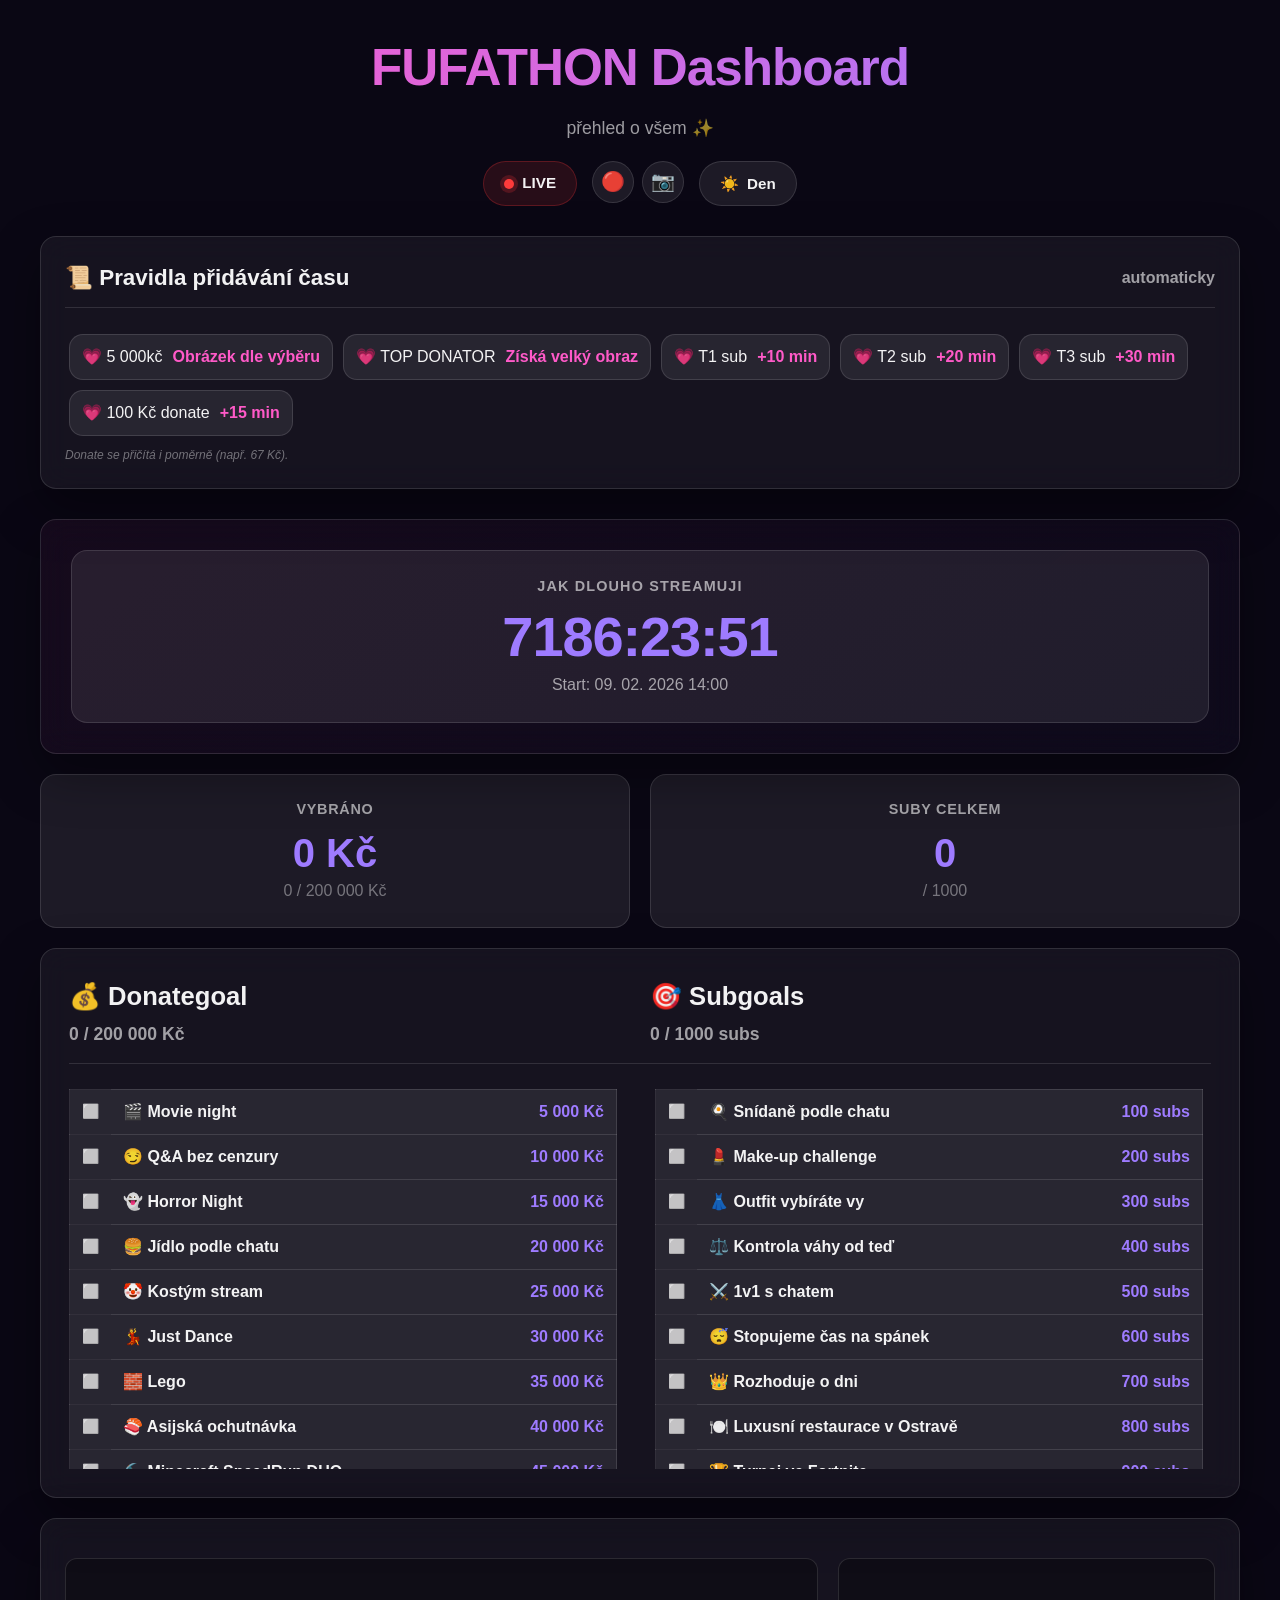
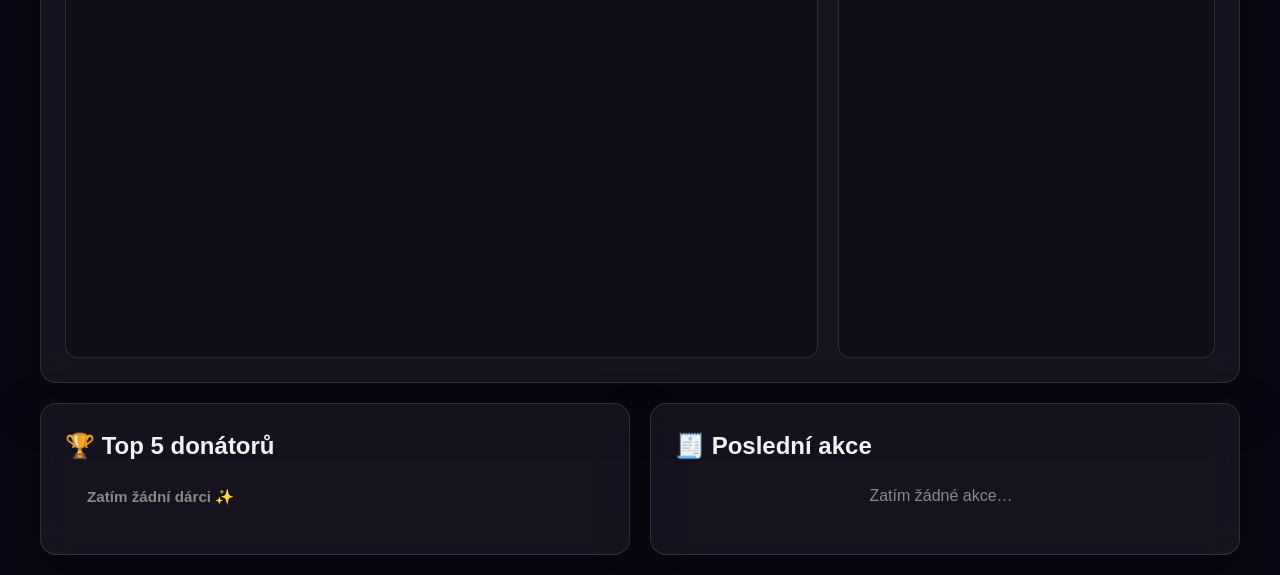
==== commit 84bef961: "Update index.html" ====
--- a/index.html
+++ b/index.html
@@ -46,6 +46,8 @@
         <div class="card-subtitle">automaticky</div>
       </div>
       <div class="rules-list">
+        <div class="rule-pill">💗 5 000kč <b>Obrázek dle výběru</b></div>
+        <div class="rule-pill">💗 TOP DONATOR <b>Získá velký obraz</b></div>
         <div class="rule-pill">💗 T1 sub <b>+10 min</b></div>
         <div class="rule-pill">💗 T2 sub <b>+20 min</b></div>
         <div class="rule-pill">💗 T3 sub <b>+30 min</b></div>
@@ -119,7 +121,7 @@
         </div>
         <div class="twitch-chat">
           <iframe 
-            src="https://www.twitch.tv/embed/fufinkaa/chat?parent=fufinkaa.github.io"
+            src="https://www.twitch.tv/embed/fufinkaa/chat?darkpopout&parent=fufinkaa.github.io"
             title="Twitch chat fufinkaa">
           </iframe>
         </div>
--- a/style.css
+++ b/style.css
@@ -1,3 +1,4 @@
+/* ===== CSS PROMĚNNÉ ===== */
 :root {
   --bg-main: #0a0714;
   --bg-card: rgba(255, 255, 255, 0.05);
@@ -18,7 +19,7 @@
   --shadow-light: 0 10px 30px rgba(0, 0, 0, 0.2);
 }
 
-/* Light mode */
+/* ===== LIGHT MODE ===== */
 [data-theme="light"] {
   --bg-main: #f8f7ff;
   --bg-card: rgba(255, 255, 255, 0.85);
@@ -33,6 +34,7 @@
   --accent-cyan: #00c6e6;
 }
 
+/* ===== RESET A ZÁKLADNÍ STYLY ===== */
 * {
   box-sizing: border-box;
   margin: 0;
@@ -45,13 +47,15 @@
 
 body {
   font-family: -apple-system, BlinkMacSystemFont, 'Segoe UI', Roboto, Oxygen, Ubuntu, sans-serif;
-  background: var(--bg-main);
+  background-color: var(--bg-main);
   color: var(--text);
   line-height: 1.5;
   padding: 20px;
   overflow-x: hidden;
-}
-
+  transition: background-color 0.3s, color 0.3s;
+}
+
+/* ===== POZADÍ S EFEKTEM ===== */
 .bgGlow {
   position: fixed;
   top: -50%;
@@ -71,7 +75,7 @@
   margin: 0 auto;
 }
 
-/* HEADER */
+/* ===== HLAVIČKA ===== */
 .header {
   text-align: center;
   margin-bottom: 30px;
@@ -103,7 +107,89 @@
   margin-top: 15px;
 }
 
-/* KARTY */
+/* ===== TLAČÍTKO PRO PŘEPÍNÁNÍ TÉMATU ===== */
+.theme-btn {
+  display: flex;
+  align-items: center;
+  gap: 8px;
+  padding: 10px 20px;
+  background: var(--bg-card-light);
+  border: 1px solid var(--border);
+  border-radius: 50px;
+  color: var(--text);
+  font-weight: 700;
+  font-size: 0.95rem;
+  cursor: pointer;
+  transition: all 0.2s;
+}
+
+.theme-btn:hover {
+  background: var(--bg-card);
+  transform: translateY(-1px);
+}
+
+/* ===== STATUS (LIVE) ===== */
+.status-pill {
+  display: inline-flex;
+  align-items: center;
+  gap: 8px;
+  padding: 10px 20px;
+  background: rgba(255, 59, 59, 0.12);
+  border: 1px solid rgba(255, 59, 59, 0.25);
+  border-radius: 50px;
+  font-weight: 700;
+  font-size: 0.95rem;
+}
+
+.live-dot {
+  width: 10px;
+  height: 10px;
+  background: #ff3b3b;
+  border-radius: 50%;
+  box-shadow: 0 0 0 4px rgba(255, 59, 59, 0.2);
+  animation: pulse 2s infinite;
+}
+
+@keyframes pulse {
+  0% { box-shadow: 0 0 0 0 rgba(255, 59, 59, 0.4); }
+  70% { box-shadow: 0 0 0 8px rgba(255, 59, 59, 0); }
+  100% { box-shadow: 0 0 0 0 rgba(255, 59, 59, 0); }
+}
+
+/* ===== SOCIÁLNÍ IKONKY ===== */
+.social-icons {
+  display: flex;
+  gap: 8px;
+}
+
+.social-link {
+  display: flex;
+  align-items: center;
+  justify-content: center;
+  width: 42px;
+  height: 42px;
+  background: var(--bg-card-light);
+  border: 1px solid var(--border);
+  border-radius: 50%;
+  color: var(--text);
+  text-decoration: none;
+  transition: all 0.2s;
+}
+
+.social-link:hover {
+  background: var(--bg-card);
+  transform: translateY(-2px);
+  border-color: var(--accent-pink);
+}
+
+.social-icon {
+  font-size: 1.2rem;
+  display: flex;
+  align-items: center;
+  justify-content: center;
+}
+
+/* ===== KARTY (OBECNÉ) ===== */
 .card {
   background: var(--bg-card);
   backdrop-filter: blur(15px);
@@ -112,19 +198,78 @@
   box-shadow: var(--shadow);
   padding: 24px;
   margin-bottom: 20px;
-}
-
-/* TIMER */
+  transition: background-color 0.3s, border-color 0.3s;
+}
+
+/* ===== PRAVIDLA ===== */
+.rules-card {
+  margin-bottom: 30px;
+}
+
+.card-header {
+  display: flex;
+  justify-content: space-between;
+  align-items: center;
+  margin-bottom: 20px;
+  padding-bottom: 12px;
+  border-bottom: 1px solid var(--border);
+}
+
+.card-title {
+  font-size: 1.4rem;
+  font-weight: 800;
+  color: var(--text);
+  display: flex;
+  align-items: center;
+  gap: 8px;
+}
+
+.card-subtitle {
+  font-size: 1rem;
+  color: var(--text-muted);
+  font-weight: 600;
+}
+
+.rules-list {
+  display: flex;
+  flex-wrap: wrap;
+  gap: 10px;
+  padding: 6px 4px 0;
+}
+
+.rule-pill {
+  display: flex;
+  align-items: center;
+  gap: 10px;
+  padding: 10px 12px;
+  border-radius: 14px;
+  border: 1px solid var(--border);
+  background: var(--bg-card-light);
+}
+
+.rule-pill b {
+  color: var(--accent-pink);
+  font-weight: 700;
+  margin-left: auto;
+}
+
+.rules-note {
+  margin-top: 10px;
+  color: var(--text-soft);
+  font-size: 12px;
+  font-style: italic;
+}
+
+/* ===== TIMER ===== */
 .timer-card {
   padding: 30px;
   background: linear-gradient(145deg, rgba(255, 90, 200, 0.05), rgba(158, 123, 255, 0.03));
-  border: 1px solid rgba(255, 255, 255, 0.15);
-}
-
-.timer-grid {
+  border: 1px solid var(--border);
+}
+
+.timer-grid.single {
   display: grid;
-  grid-template-columns: 1fr 1fr;
-  gap: 30px;
+  grid-template-columns: 1fr;
 }
 
 .timer-box {
@@ -163,55 +308,7 @@
   font-weight: 500;
 }
 
-/* STATUS PILL */
-.status-pill {
-  display: inline-flex;
-  align-items: center;
-  gap: 8px;
-  padding: 10px 20px;
-  background: rgba(255, 59, 59, 0.12);
-  border: 1px solid rgba(255, 59, 59, 0.25);
-  border-radius: 50px;
-  font-weight: 700;
-  font-size: 0.95rem;
-}
-
-.live-dot {
-  width: 10px;
-  height: 10px;
-  background: #ff3b3b;
-  border-radius: 50%;
-  box-shadow: 0 0 0 4px rgba(255, 59, 59, 0.2);
-  animation: pulse 2s infinite;
-}
-
-@keyframes pulse {
-  0% { box-shadow: 0 0 0 0 rgba(255, 59, 59, 0.4); }
-  70% { box-shadow: 0 0 0 8px rgba(255, 59, 59, 0); }
-  100% { box-shadow: 0 0 0 0 rgba(255, 59, 59, 0); }
-}
-
-.theme-btn {
-  display: flex;
-  align-items: center;
-  gap: 8px;
-  padding: 10px 20px;
-  background: var(--bg-card-light);
-  border: 1px solid var(--border);
-  border-radius: 50px;
-  color: var(--text);
-  font-weight: 700;
-  font-size: 0.95rem;
-  cursor: pointer;
-  transition: all 0.2s;
-}
-
-.theme-btn:hover {
-  background: var(--bg-card);
-  transform: translateY(-1px);
-}
-
-/* STATISTIKY */
+/* ===== STATISTIKY ===== */
 .stats-grid {
   display: grid;
   grid-template-columns: 1fr 1fr;
@@ -250,46 +347,7 @@
   font-weight: 500;
 }
 
-/* PROGRESS - POUZE JEDEN PRO ČAS */
-.progress-single {
-  margin-bottom: 30px;
-}
-
-.progress-card {
-  background: var(--bg-card);
-  border: 1px solid var(--border);
-  border-radius: var(--radius);
-  padding: 25px;
-  display: flex;
-  flex-direction: column;
-  align-items: center;
-  justify-content: center;
-  gap: 15px;
-}
-
-.progress-bar {
-  height: 14px;
-  width: 100%;
-  background: var(--bg-card-light);
-  border-radius: 7px;
-  overflow: hidden;
-}
-
-.progress-fill {
-  height: 100%;
-  border-radius: 7px;
-  background: linear-gradient(90deg, var(--accent-pink), var(--accent-violet));
-  transition: width 0.5s cubic-bezier(0.34, 1.56, 0.64, 1);
-}
-
-.progress-percent {
-  font-size: 1.5rem;
-  font-weight: 900;
-  color: var(--accent-violet);
-  text-align: center;
-}
-
-/* GOALS TABLE - SE SCROLLOVÁNÍM */
+/* ===== GOALS TABULKY ===== */
 .goals-card {
   padding: 28px;
 }
@@ -320,88 +378,57 @@
   display: grid;
   grid-template-columns: 1fr 1fr;
   gap: 30px;
-  max-height: 400px;
-  overflow: hidden;
 }
 
 .goals-column {
-  display: flex;
-  flex-direction: column;
-  gap: 8px;
   max-height: 380px;
   overflow-y: auto;
   padding-right: 8px;
 }
 
-.goals-list {
-  display: flex;
-  flex-direction: column;
-  gap: 8px;
-}
-
-.goal-row {
-  display: flex;
-  align-items: center;
-  justify-content: space-between;
-  padding: 14px 16px;
+.goals-table {
+  width: 100%;
+  border-collapse: collapse;
+}
+
+.goals-table tr {
   background: var(--bg-card-light);
-  border-radius: var(--radius-sm);
-  border: 1px solid var(--border);
-  transition: all 0.2s;
-  min-height: 56px;
-}
-
-.goal-row:hover {
-  transform: translateX(4px);
-  border-color: var(--accent-pink);
+  border: 1px solid var(--border);
+}
+
+.goals-table td {
+  padding: 10px 12px;
+  vertical-align: middle;
+}
+
+.goal-check {
+  width: 34px;
+  text-align: center;
+  font-size: 14px;
+  opacity: 0.9;
+}
+
+.goal-name {
+  font-weight: 600;
 }
 
 .goal-tr.done {
-  background: linear-gradient(90deg, rgba(110, 231, 255, 0.1), var(--bg-card-light));
-  border-color: rgba(110, 231, 255, 0.3);
-  opacity: 0.8;
+  opacity: 0.85;
 }
 
 .goal-tr.done .goal-name {
   text-decoration: line-through;
-  opacity: 0.7;
-}
-
-.goal-tr.done .goal-check {
-  color: var(--accent-cyan);
-}
-
-.goal-name {
-  font-weight: 700;
-  font-size: 0.95rem;
-  color: var(--text);
-  display: flex;
-  align-items: center;
-  gap: 10px;
-  flex: 1;
-  min-width: 0;
-}
-
-.goal-name-text {
-  white-space: nowrap;
-  overflow: hidden;
-  text-overflow: ellipsis;
-}
-
-.goal-check {
-  font-size: 1.1rem;
-  min-width: 20px;
-}
-
-.goal-amount {
-  font-weight: 800;
-  font-size: 0.95rem;
+  opacity: 0.9;
+}
+
+.goal-threshold {
+  text-align: right;
+  font-weight: 700;
   color: var(--accent-violet);
   white-space: nowrap;
-  margin-left: 10px;
-}
-
-/* Scrollbar styling */
+}
+
+/* Scrollbar pro goals */
 .goals-column::-webkit-scrollbar {
   width: 6px;
 }
@@ -420,78 +447,7 @@
   background: var(--accent-violet);
 }
 
-/* RULES */
-.rules-card {
-  margin-bottom: 30px;
-}
-
-.card-header {
-  display: flex;
-  justify-content: space-between;
-  align-items: center;
-  margin-bottom: 20px;
-  padding-bottom: 12px;
-  border-bottom: 1px solid var(--border);
-}
-
-.card-title {
-  font-size: 1.4rem;
-  font-weight: 800;
-  color: var(--text);
-  display: flex;
-  align-items: center;
-  gap: 8px;
-}
-
-.card-subtitle {
-  font-size: 1rem;
-  color: var(--text-muted);
-  font-weight: 600;
-}
-
-.rules-list {
-  display: grid;
-  grid-template-columns: repeat(auto-fit, minmax(200px, 1fr));
-  gap: 16px;
-  margin-top: 10px;
-}
-
-.rule {
-  display: flex;
-  justify-content: space-between;
-  align-items: center;
-  padding: 18px;
-  background: var(--bg-card-light);
-  border-radius: var(--radius-sm);
-  border: 1px solid var(--border);
-}
-
-.rule-name {
-  font-weight: 700;
-  font-size: 1rem;
-  color: var(--text);
-  display: flex;
-  align-items: center;
-  gap: 8px;
-}
-
-.rule-value {
-  font-weight: 900;
-  font-size: 1.2rem;
-  color: var(--accent-pink);
-}
-
-.note-text {
-  font-size: 0.85rem;
-  color: var(--text-soft);
-  font-style: italic;
-  text-align: center;
-  padding-top: 16px;
-  margin-top: 16px;
-  border-top: 1px solid var(--border);
-}
-
-/* TWITCH STREAM A CHAT - SAMOSTATNÝ ŘÁDEK */
+/* ===== TWITCH ===== */
 .twitch-card {
   padding: 24px;
 }
@@ -520,7 +476,7 @@
   border: none;
 }
 
-/* BOTTOM GRID - TOP 5 A POSLEDNÍ AKCE */
+/* ===== BOTTOM GRID (TOP 5 + POSLEDNÍ AKCE) ===== */
 .bottom-grid {
   display: grid;
   grid-template-columns: 1fr 1fr;
@@ -528,152 +484,109 @@
   margin-bottom: 30px;
 }
 
-/* DONORS TABLE */
-.donors-table {
-  overflow: hidden;
-  border-radius: var(--radius-sm);
-  border: 1px solid var(--border);
-}
-
-.donors-table table {
+/* ===== TOP 5 DONÁTORŮ ===== */
+#topTableBody {
+  display: table-row-group;
   width: 100%;
-  border-collapse: collapse;
-}
-
-.donors-table th {
-  text-align: left;
-  padding: 16px;
-  background: var(--bg-card-light);
+}
+
+#topTableBody tr {
+  display: table-row;
+}
+
+#topTableBody td {
+  display: table-cell;
+  padding: 12px 16px;
   border-bottom: 1px solid var(--border);
-  font-weight: 800;
-  font-size: 0.85rem;
-  color: var(--text-muted);
-  text-transform: uppercase;
-  letter-spacing: 0.05em;
-}
-
-.donors-table td {
-  padding: 14px 16px;
-  border-bottom: 1px solid var(--border);
+  vertical-align: middle;
   font-weight: 600;
   font-size: 0.95rem;
 }
 
-.donors-table tr:last-child td {
+#topTableBody tr:last-child td {
   border-bottom: none;
 }
 
-.donors-table tr:hover td {
+#topTableBody tr:hover td {
   background: rgba(255, 255, 255, 0.03);
 }
 
-[data-theme="light"] .donors-table tr:hover td {
+[data-theme="light"] #topTableBody tr:hover td {
   background: rgba(0, 0, 0, 0.03);
 }
 
-/* ACTIVITY LIST - také se scrollováním */
-.activity-list {
-  display: flex;
-  flex-direction: column;
-  gap: 10px;
+/* ===== POSLEDNÍ AKCE (FEED) ===== */
+#feed {
+  display: block;
   max-height: 350px;
   overflow-y: auto;
   padding-right: 8px;
 }
 
-.activity-item {
+#feed .activity-item {
   display: flex;
   align-items: center;
   gap: 12px;
   padding: 14px;
+  margin-bottom: 8px;
   background: var(--bg-card-light);
   border-radius: var(--radius-sm);
   border: 1px solid var(--border);
 }
 
-.activity-time {
+#feed .activity-time {
   font-size: 0.85rem;
   color: var(--text-muted);
   font-weight: 700;
   min-width: 55px;
 }
 
-.activity-text {
+#feed .activity-icon {
+  font-size: 1rem;
+}
+
+#feed .activity-name {
+  font-weight: 600;
   flex: 1;
+}
+
+#feed .activity-action {
   font-weight: 600;
-  font-size: 0.95rem;
-}
-
-.activity-amount {
+  color: var(--text-muted);
+}
+
+#feed .activity-amount {
   font-weight: 800;
   color: var(--accent-cyan);
   white-space: nowrap;
-  font-size: 0.9rem;
-}
-
-/* Scrollbar styling pro activity */
-.activity-list::-webkit-scrollbar {
+}
+
+#feed .activity-added {
+  font-weight: 700;
+  color: var(--accent-pink);
+  white-space: nowrap;
+}
+
+/* Scrollbar pro feed */
+#feed::-webkit-scrollbar {
   width: 6px;
 }
 
-.activity-list::-webkit-scrollbar-track {
+#feed::-webkit-scrollbar-track {
   background: var(--bg-card);
   border-radius: 3px;
 }
 
-.activity-list::-webkit-scrollbar-thumb {
+#feed::-webkit-scrollbar-thumb {
   background: var(--accent-cyan);
   border-radius: 3px;
 }
-/* SOCIÁLNÍ IKONKY */
-.social-icons {
-  display: flex;
-  gap: 8px;
-}
-
-.social-link {
-  display: flex;
-  align-items: center;
-  justify-content: center;
-  width: 42px;
-  height: 42px;
-  background: var(--bg-card-light);
-  border: 1px solid var(--border);
-  border-radius: 50%;
-  color: var(--text);
-  text-decoration: none;
-  transition: all 0.2s;
-}
-
-.social-link:hover {
-  background: var(--bg-card);
-  transform: translateY(-2px);
-  border-color: var(--accent-pink);
-}
-
-.social-icon {
-  font-size: 1.2rem;
-  display: flex;
-  align-items: center;
-  justify-content: center;
-}
-
-/* RESPONSIVE - upravit pro mobily */
-@media (max-width: 768px) {
-  .header-controls {
-    flex-wrap: wrap;
-    justify-content: center;
-    gap: 10px;
-  }
-  
-  .social-icons {
-    order: 3;
-    width: 100%;
-    justify-content: center;
-    margin-top: 10px;
-  }
-}
-/* RESPONSIVE */
+
+#feed::-webkit-scrollbar-thumb:hover {
+  background: var(--accent-violet);
+}
+
+/* ===== RESPONZIVITA ===== */
 @media (max-width: 768px) {
   body {
     padding: 12px;
@@ -683,10 +596,10 @@
     font-size: 2.5rem;
   }
   
-  .timer-grid,
+  .timer-grid.single,
   .stats-grid,
   .goals-header,
-  .goals-table,
+  .goals-grid,
   .twitch-container,
   .bottom-grid {
     grid-template-columns: 1fr;
@@ -705,7 +618,7 @@
   }
   
   .rules-list {
-    grid-template-columns: 1fr;
+    flex-direction: column;
   }
   
   .twitch-stream,
@@ -713,7 +626,8 @@
     height: 250px;
   }
   
-  .goals-grid {    gap: 20px;
+  .goals-grid {
+    gap: 20px;
   }
 }
 
@@ -726,87 +640,4 @@
   .timer-display {
     font-size: 2.3rem;
   }
-  
-  .progress-card {
-    padding: 20px;
-  }
-}
-
-
-/* --- Small tweaks requested (rules pill, single timer) --- */
-.is-hidden { display: none !important; }
-
-.rules-pill {
-  cursor: default;
-  user-select: none;
-
-  display: flex;
-  align-items: center;
-  justify-content: center;
-  gap: 10px;
-  width: 100%;
-  margin: 14px 0 18px;
-  padding: 14px 16px;
-  border-radius: 999px;
-  border: 1px solid var(--border);
-  background: var(--bg-card);
-  color: var(--text);
-  text-decoration: none;
-  font-weight: 800;
-  letter-spacing: 0.02em;
-  box-shadow: var(--shadow-light);
-}
-
-.rules-pill:hover {
-  transform: translateY(-1px);
-  border-color: rgba(255, 90, 200, 0.35);
-}
-
-.timer-grid.single {
-  grid-template-columns: 1fr;
-}
-
-
-/* ===== Rules (one section) ===== */
-.rules-card { margin-top: 14px; }
-.rules-list { display:flex; flex-wrap:wrap; gap:10px; padding: 6px 4px 0; }
-.rule-pill{
-  display:flex; align-items:center; gap:10px;
-  padding: 10px 12px; border-radius: 14px;
-  border: 1px solid rgba(255,255,255,.08);
-  background: rgba(255,255,255,.03);
-}
-.rule-emoji{ opacity:.9; }
-.rule-title{ font-weight:600; }
-.rule-plus{ margin-left:auto; color: var(--accent, #c77dff); font-weight:700; }
-.rules-note{ margin-top:10px; opacity:.75; font-size:12px; }
-
-
-/* ===== Goals tables (TABLE only) ===== */
-tabletable.goals-table tr{
-  background: rgba(255,255,255,.03);
-  border: 1px solid rgba(255,255,255,.08);
-}
-table.goals-table td{
-  padding: 10px 12px;
-  vertical-align: middle;
-}
-.goal-check{
-  width:34px;
-  text-align:center;
-  font-size:14px;
-  opacity:.9;
-}
-.goal-tr.done{
-  opacity: .85;
-}
-.goal-tr.done .goal-name{
-  text-decoration: line-through;
-  opacity:.9;
-}
-.goal-threshold{
-  text-align:right;
-  font-weight:700;
-  color: var(--accent, #c77dff);
-  white-space:nowrap;
-}
+}
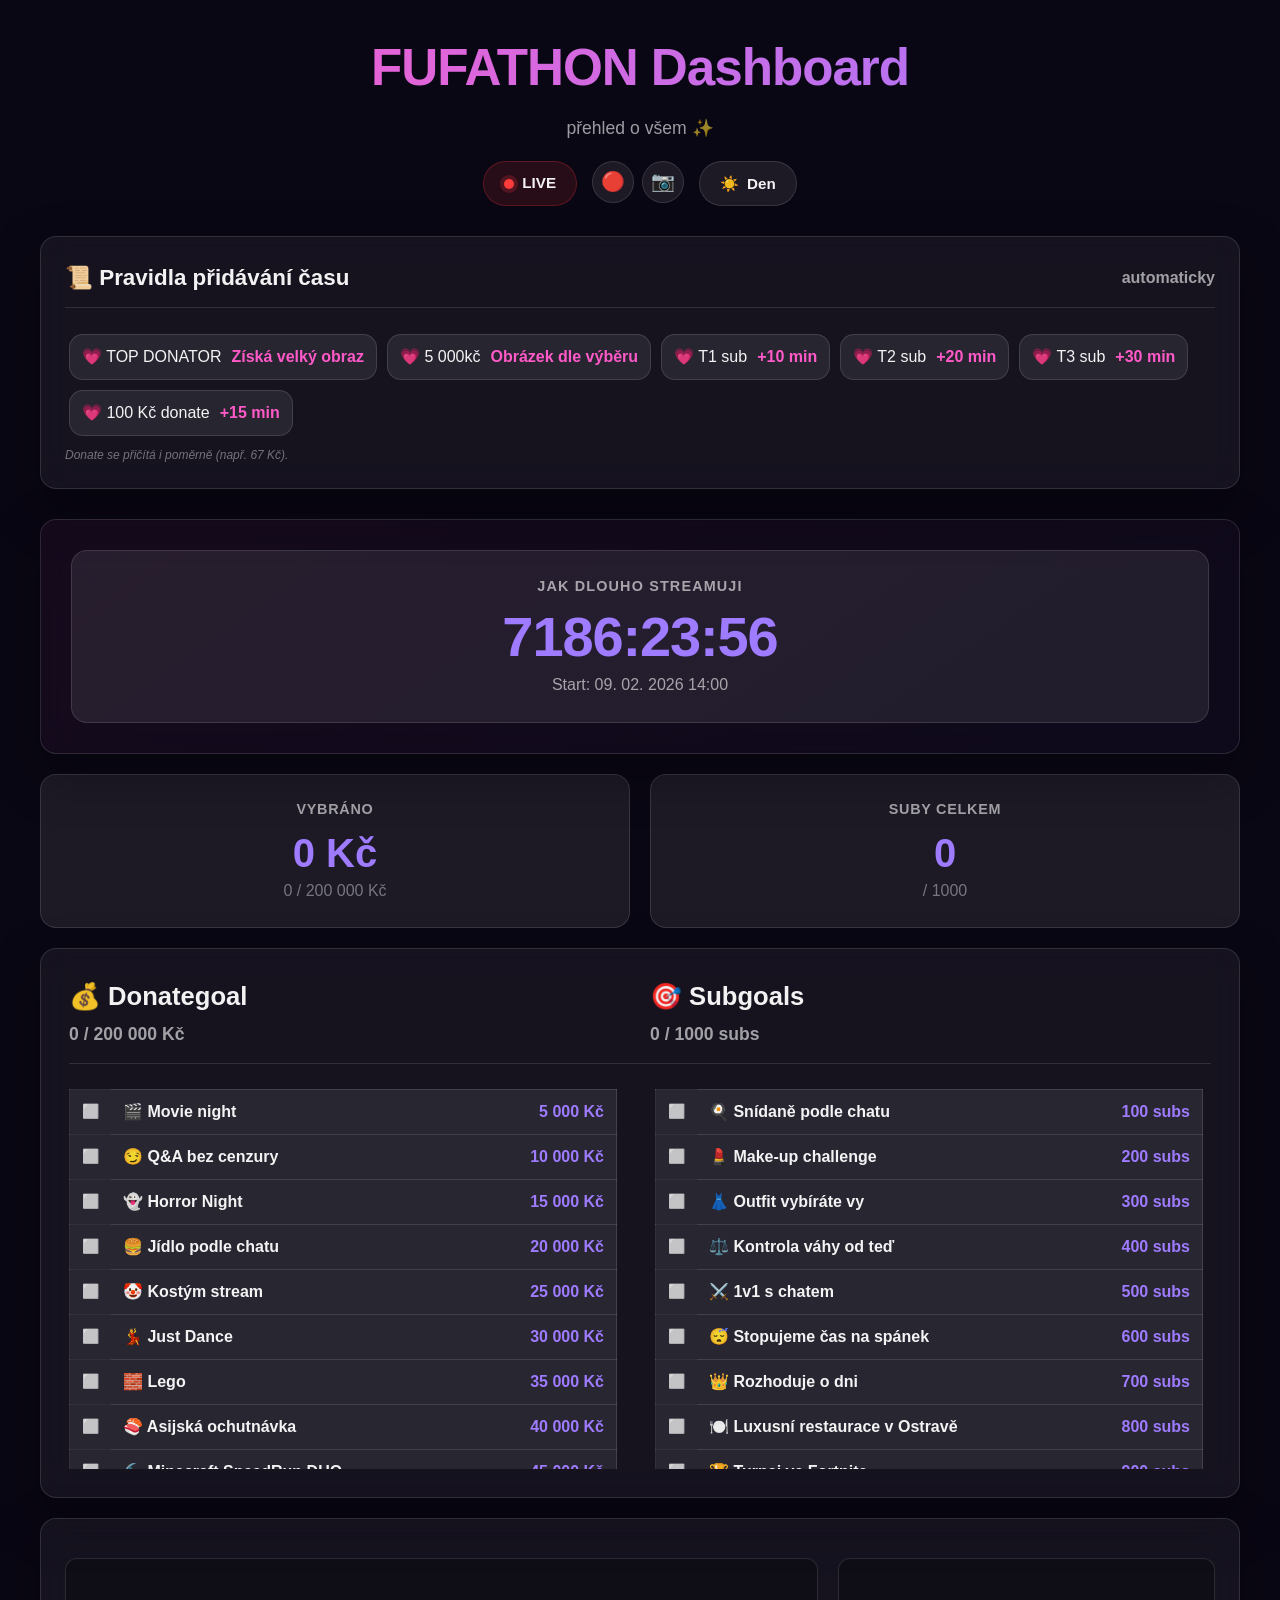
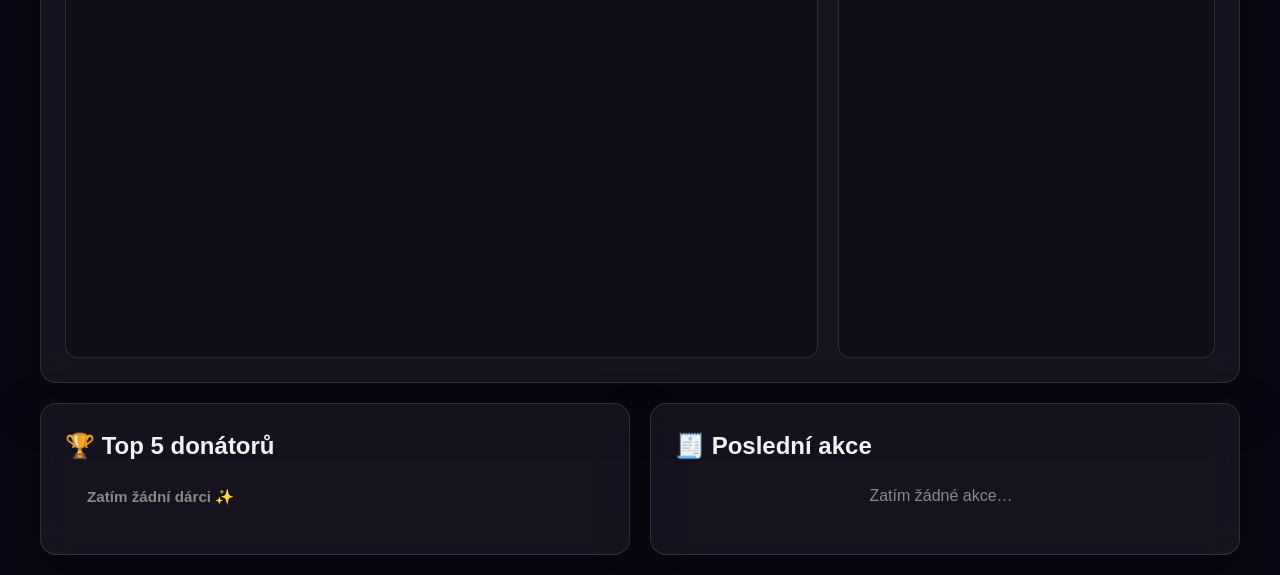
==== commit f2da782c: "Update index.html" ====
--- a/index.html
+++ b/index.html
@@ -46,8 +46,8 @@
         <div class="card-subtitle">automaticky</div>
       </div>
       <div class="rules-list">
+        <div class="rule-pill">💗 TOP DONATOR <b>Získá velký obraz</b></div>
         <div class="rule-pill">💗 5 000kč <b>Obrázek dle výběru</b></div>
-        <div class="rule-pill">💗 TOP DONATOR <b>Získá velký obraz</b></div>
         <div class="rule-pill">💗 T1 sub <b>+10 min</b></div>
         <div class="rule-pill">💗 T2 sub <b>+20 min</b></div>
         <div class="rule-pill">💗 T3 sub <b>+30 min</b></div>
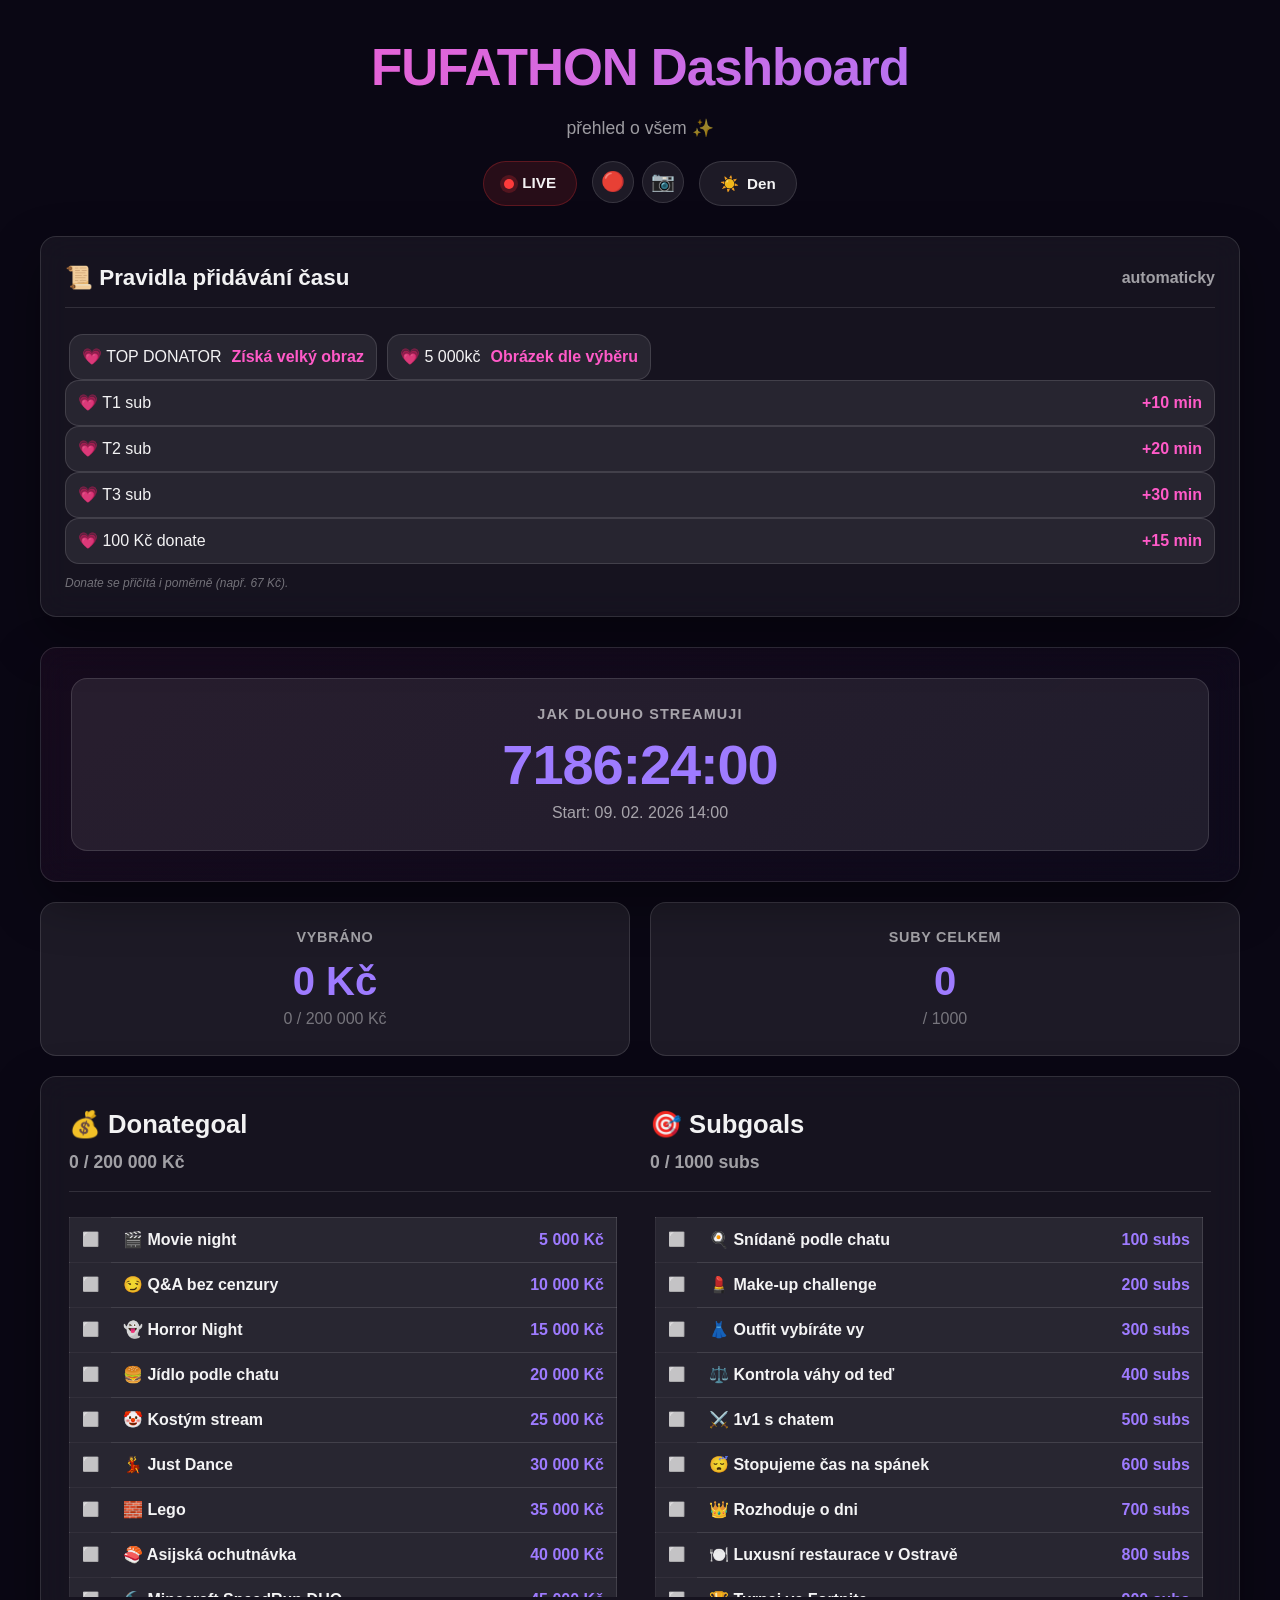
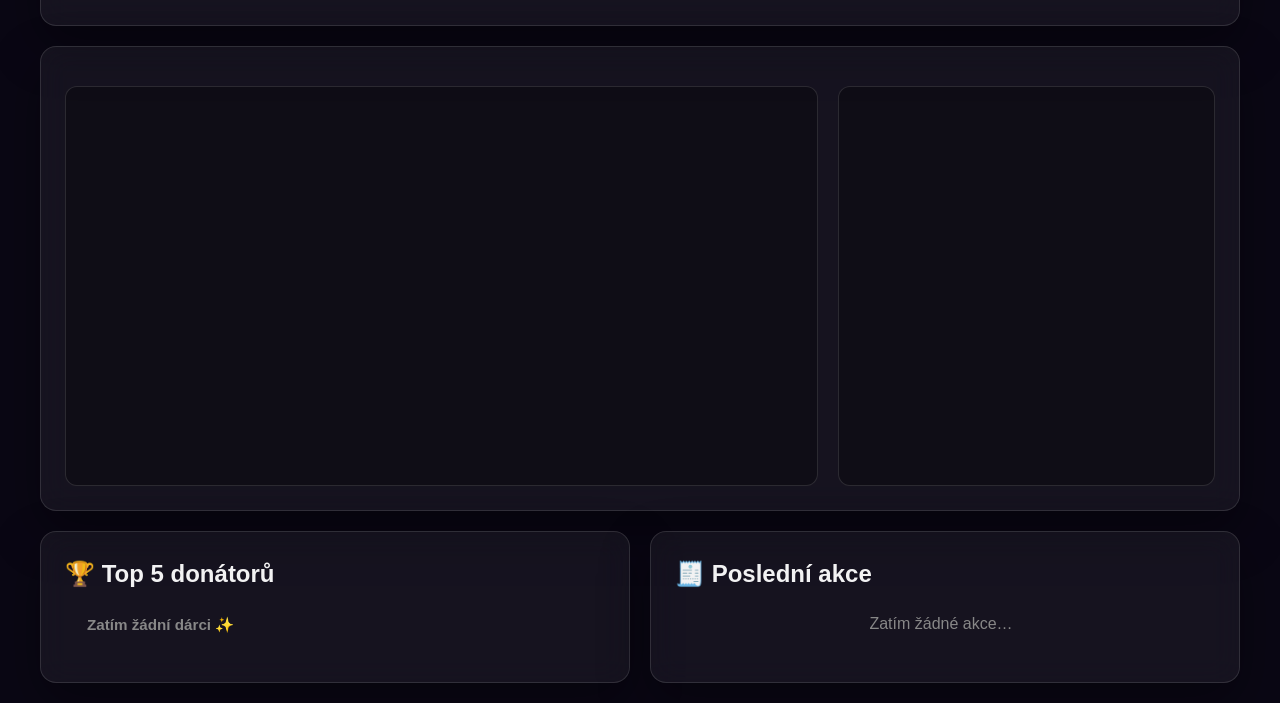
==== commit e5f17deb: "Update index.html" ====
--- a/index.html
+++ b/index.html
@@ -48,6 +48,7 @@
       <div class="rules-list">
         <div class="rule-pill">💗 TOP DONATOR <b>Získá velký obraz</b></div>
         <div class="rule-pill">💗 5 000kč <b>Obrázek dle výběru</b></div>
+       </div>
         <div class="rule-pill">💗 T1 sub <b>+10 min</b></div>
         <div class="rule-pill">💗 T2 sub <b>+20 min</b></div>
         <div class="rule-pill">💗 T3 sub <b>+30 min</b></div>
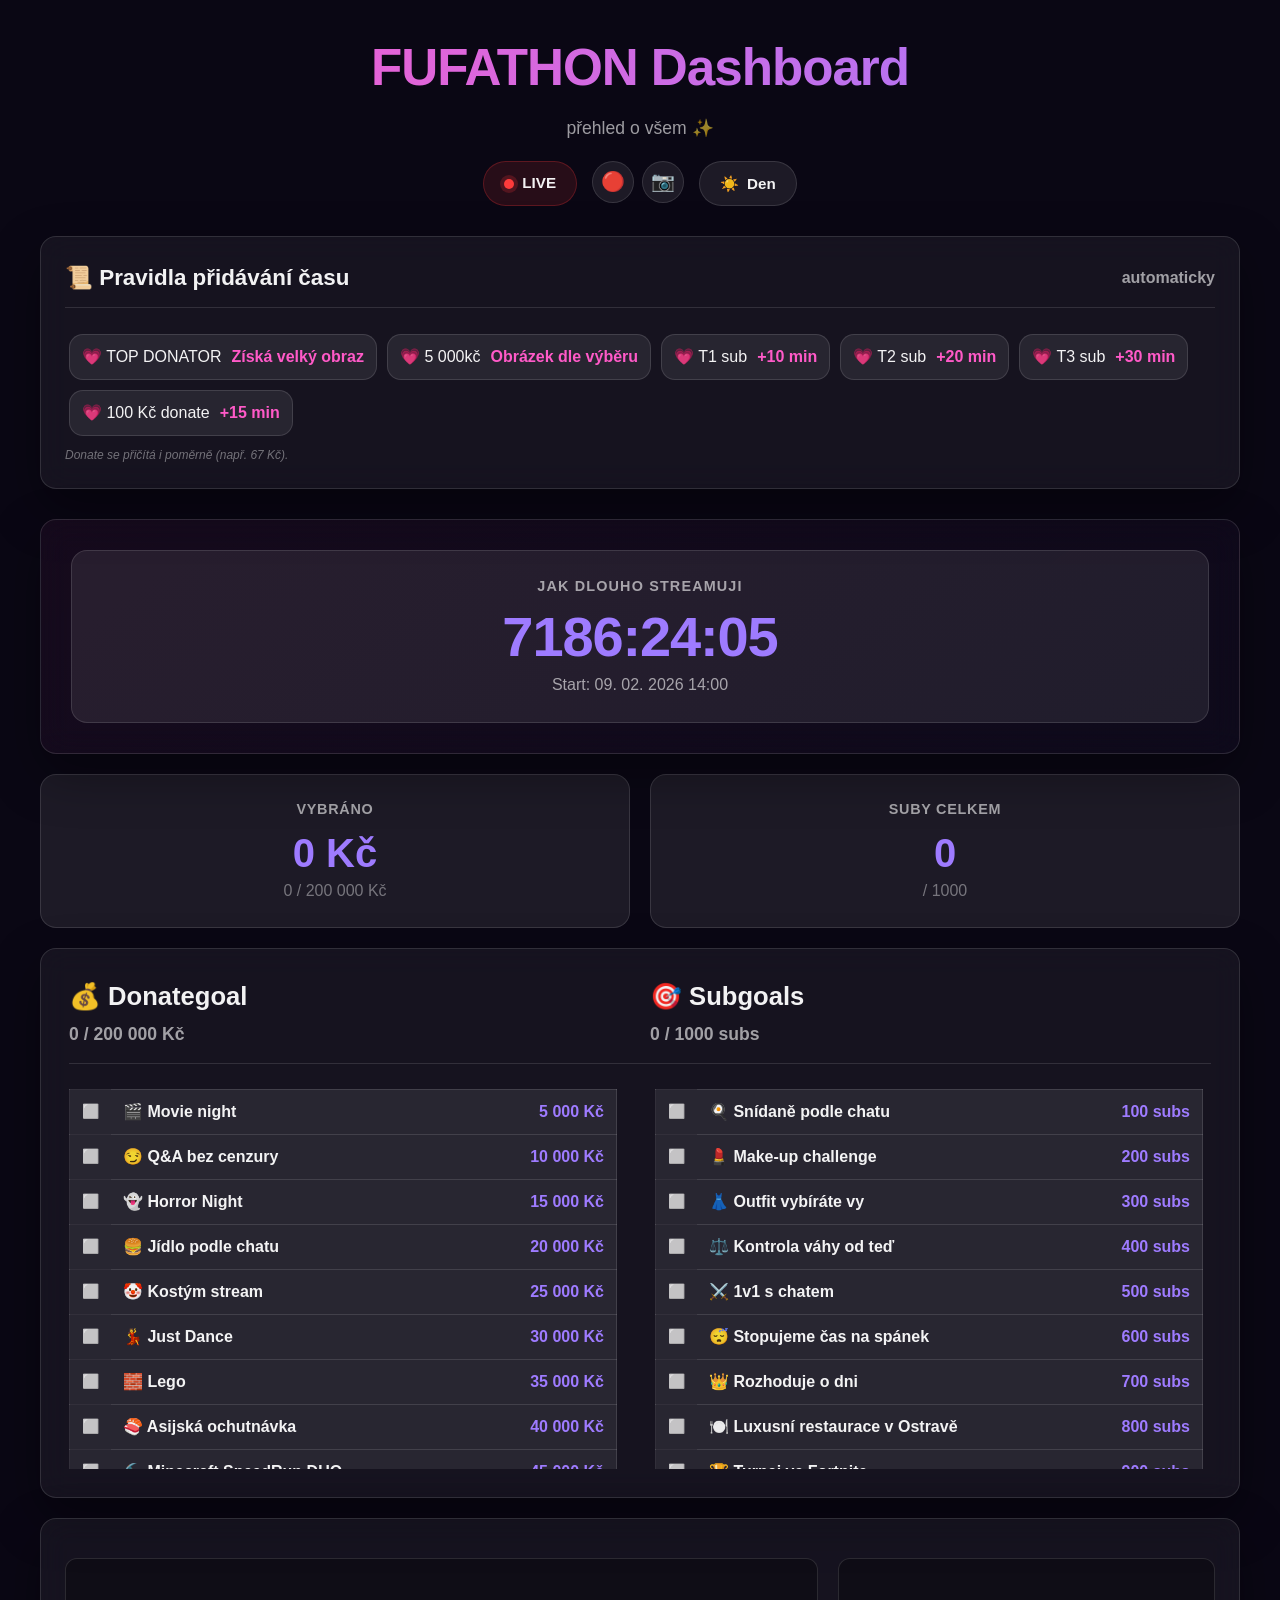
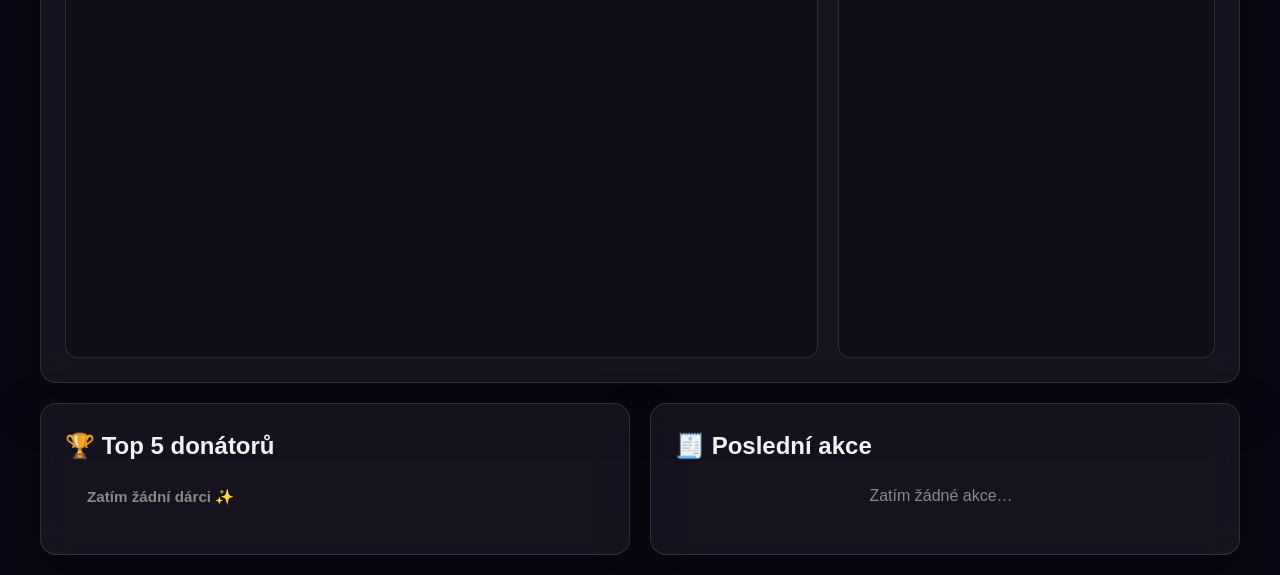
==== commit 1619a59f: "Update index.html" ====
--- a/index.html
+++ b/index.html
@@ -48,7 +48,6 @@
       <div class="rules-list">
         <div class="rule-pill">💗 TOP DONATOR <b>Získá velký obraz</b></div>
         <div class="rule-pill">💗 5 000kč <b>Obrázek dle výběru</b></div>
-       </div>
         <div class="rule-pill">💗 T1 sub <b>+10 min</b></div>
         <div class="rule-pill">💗 T2 sub <b>+20 min</b></div>
         <div class="rule-pill">💗 T3 sub <b>+30 min</b></div>
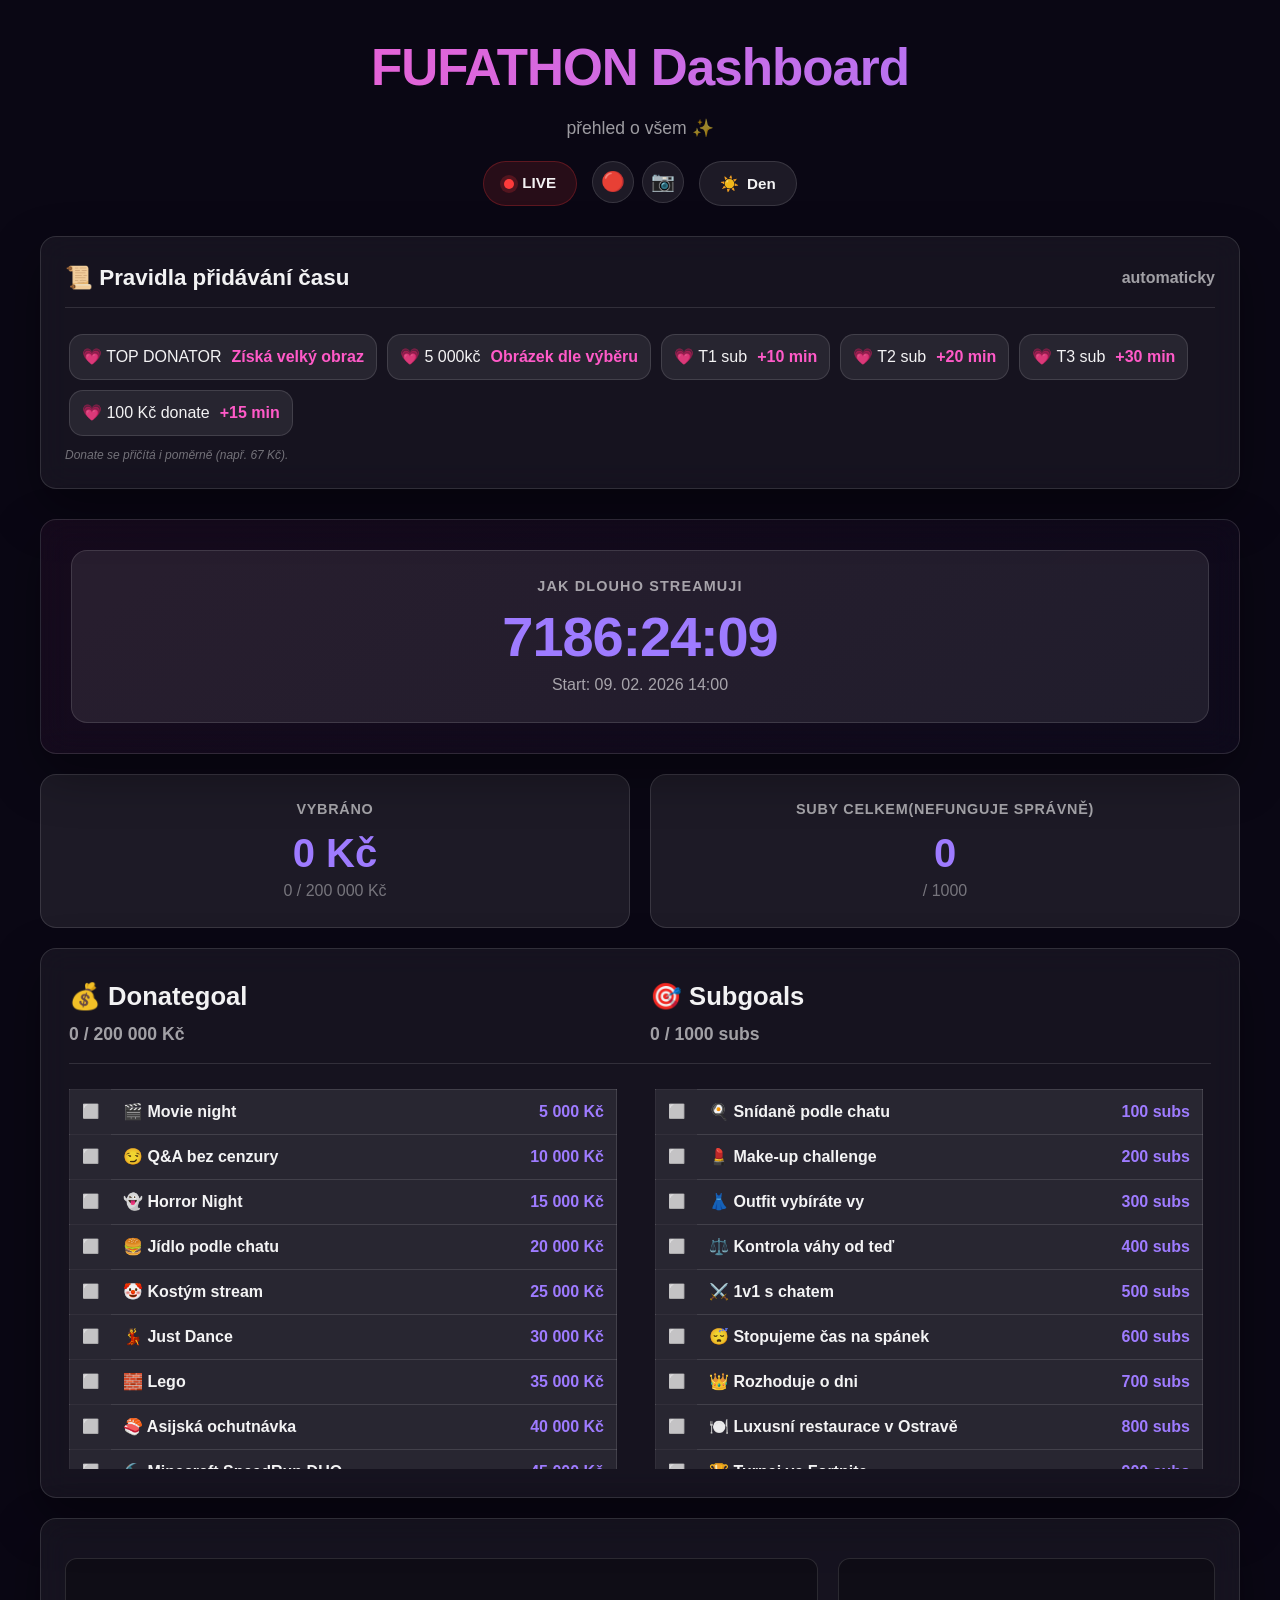
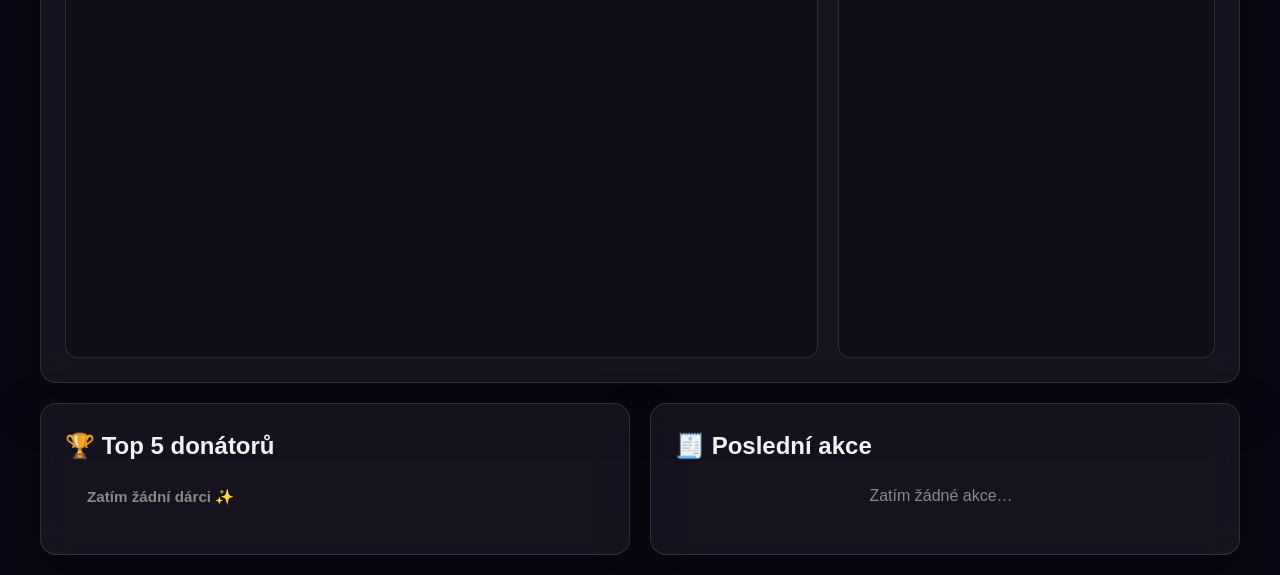
==== commit ff97ba91: "Update index.html" ====
--- a/index.html
+++ b/index.html
@@ -76,7 +76,7 @@
       </div>
 
       <div class="stat-card">
-        <div class="stat-label">SUBY CELKEM</div>
+        <div class="stat-label">SUBY CELKEM(Nefunguje správně)</div>
         <div class="stat-value" id="subsTotal">0</div>
         <div class="stat-sub">/ 1000</div>
       </div>
